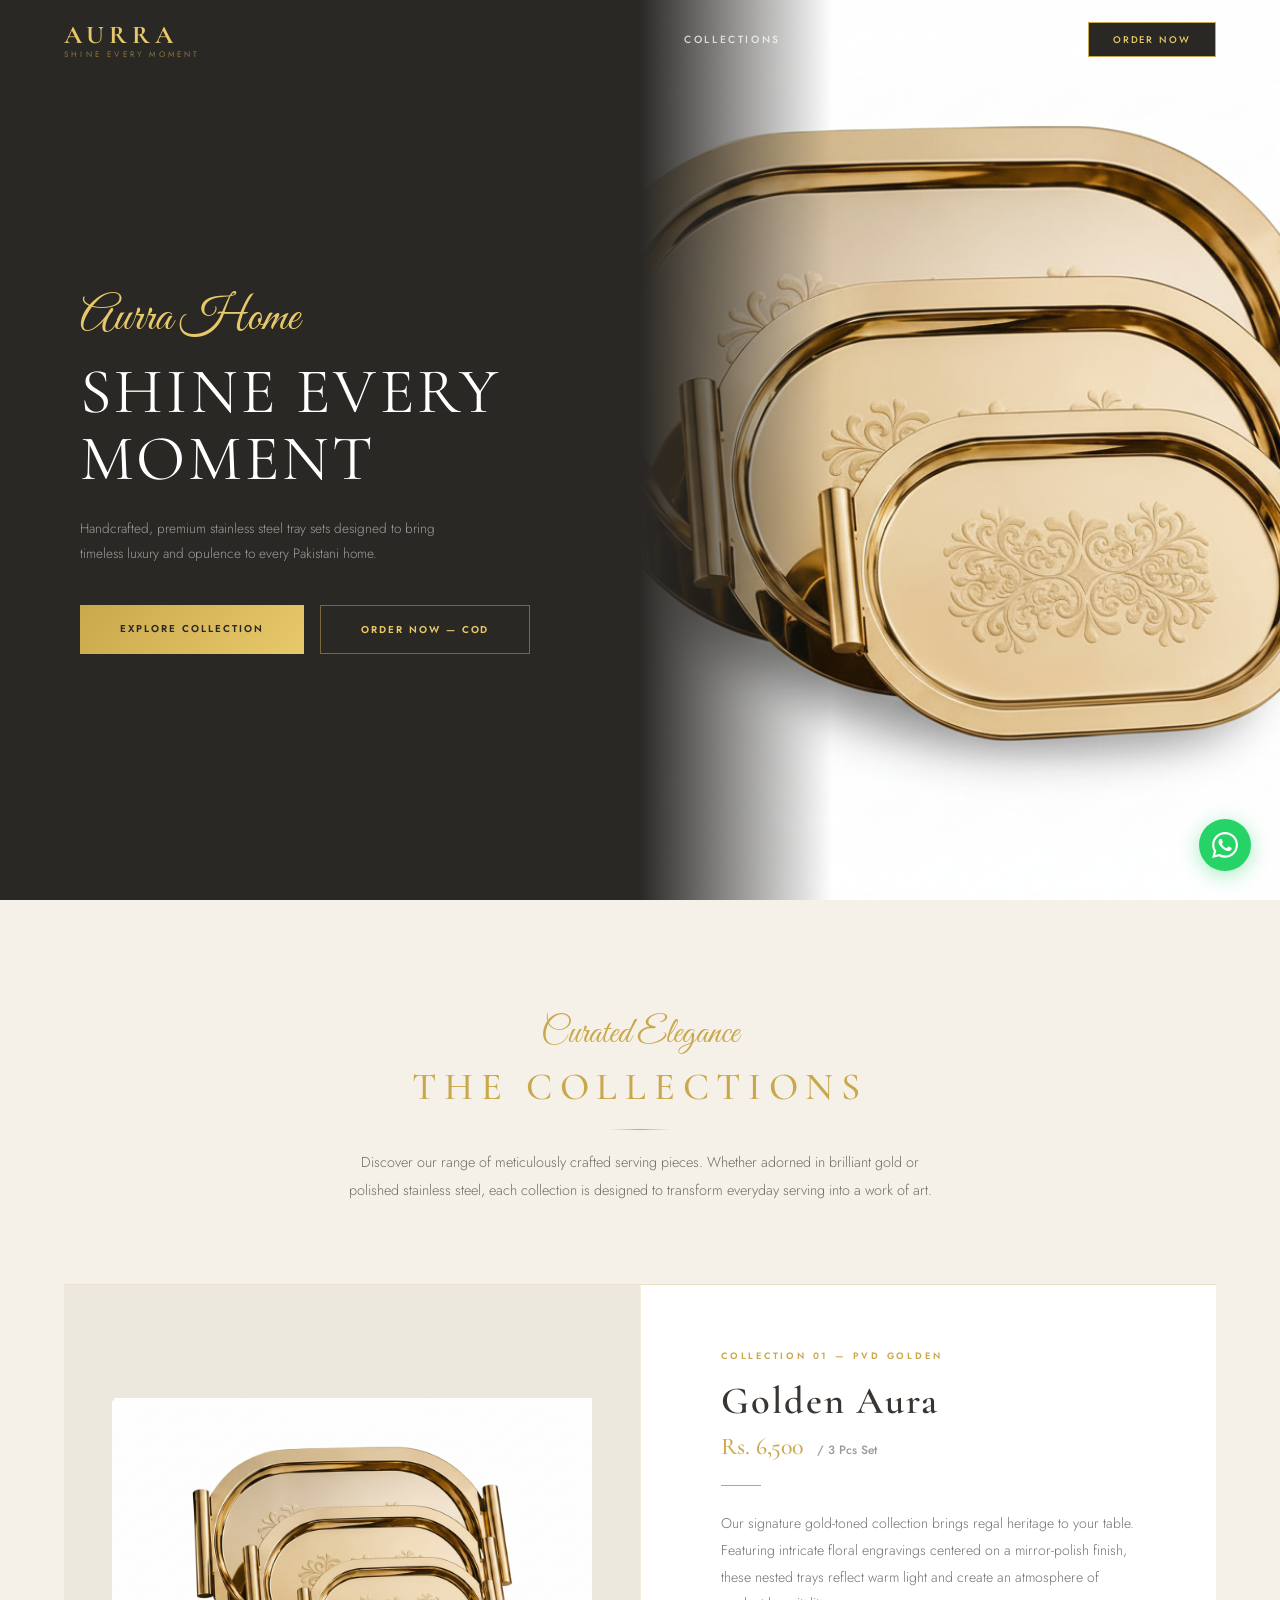
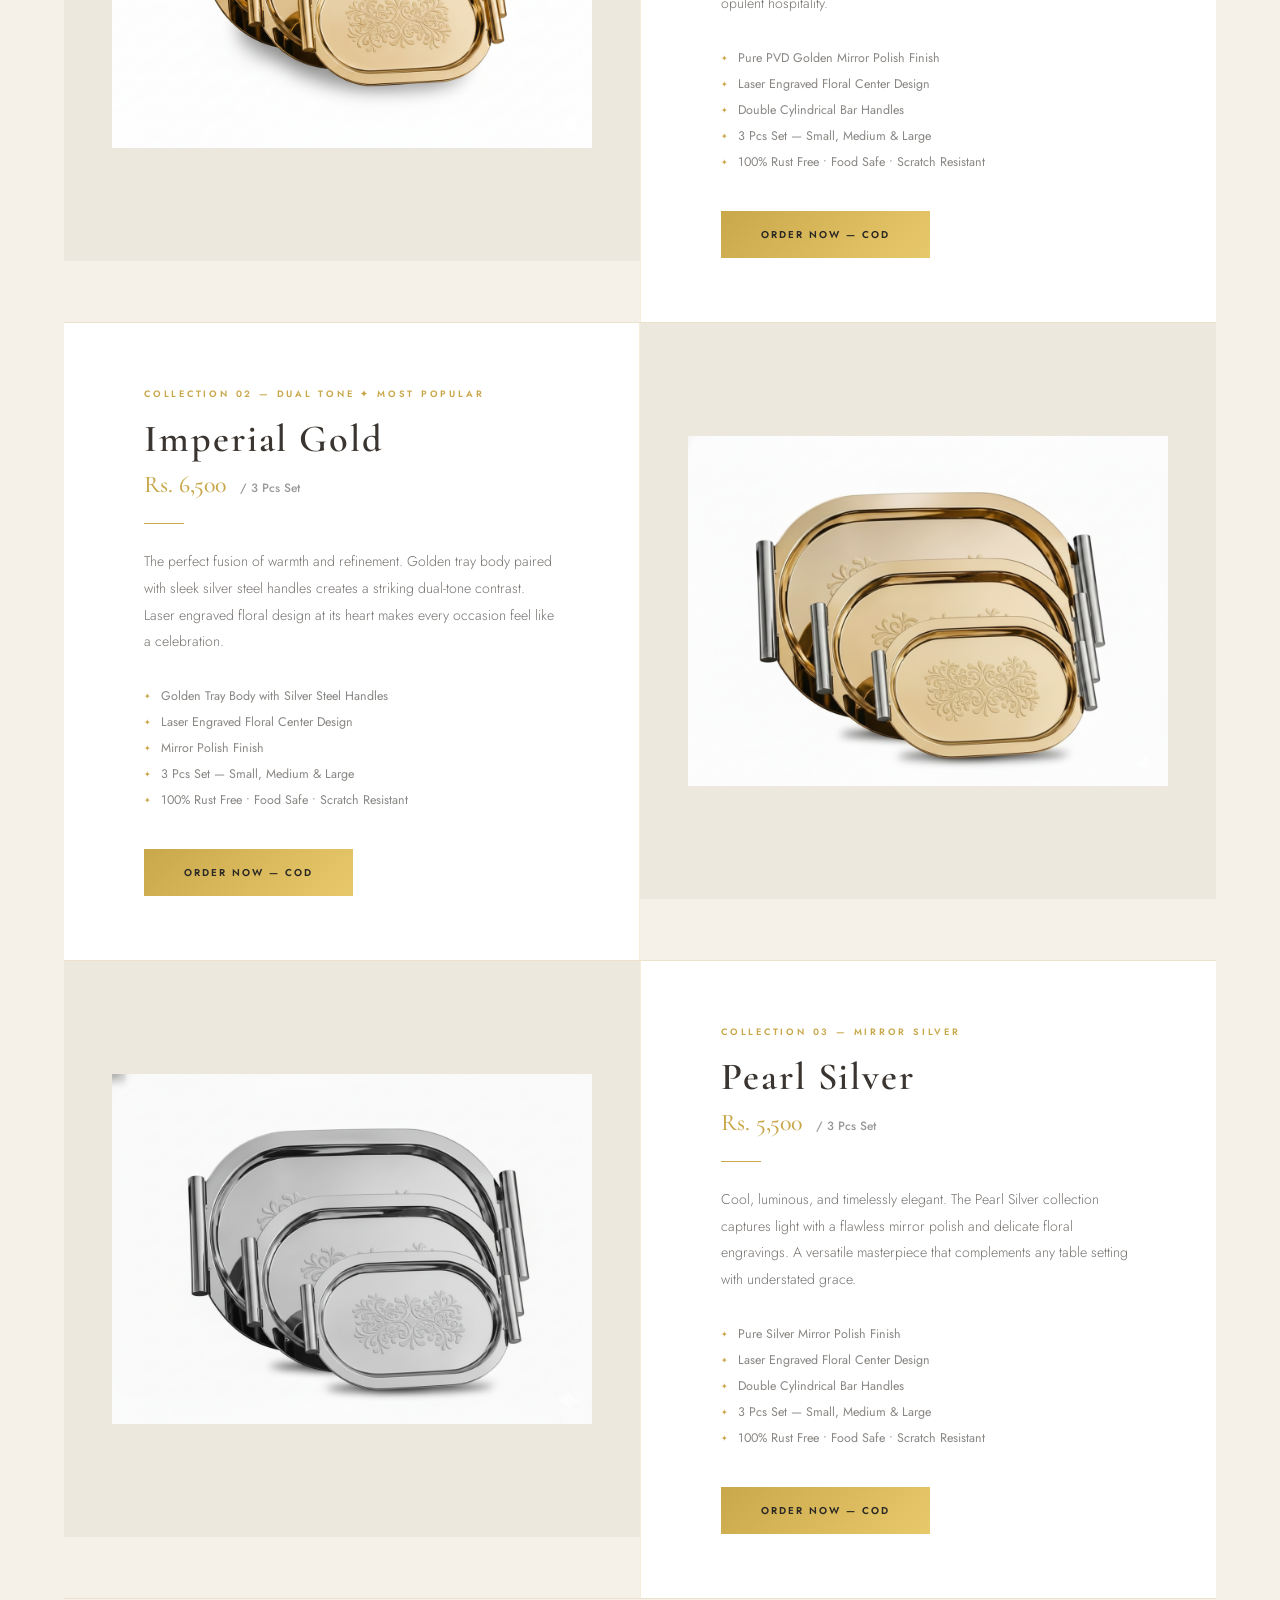
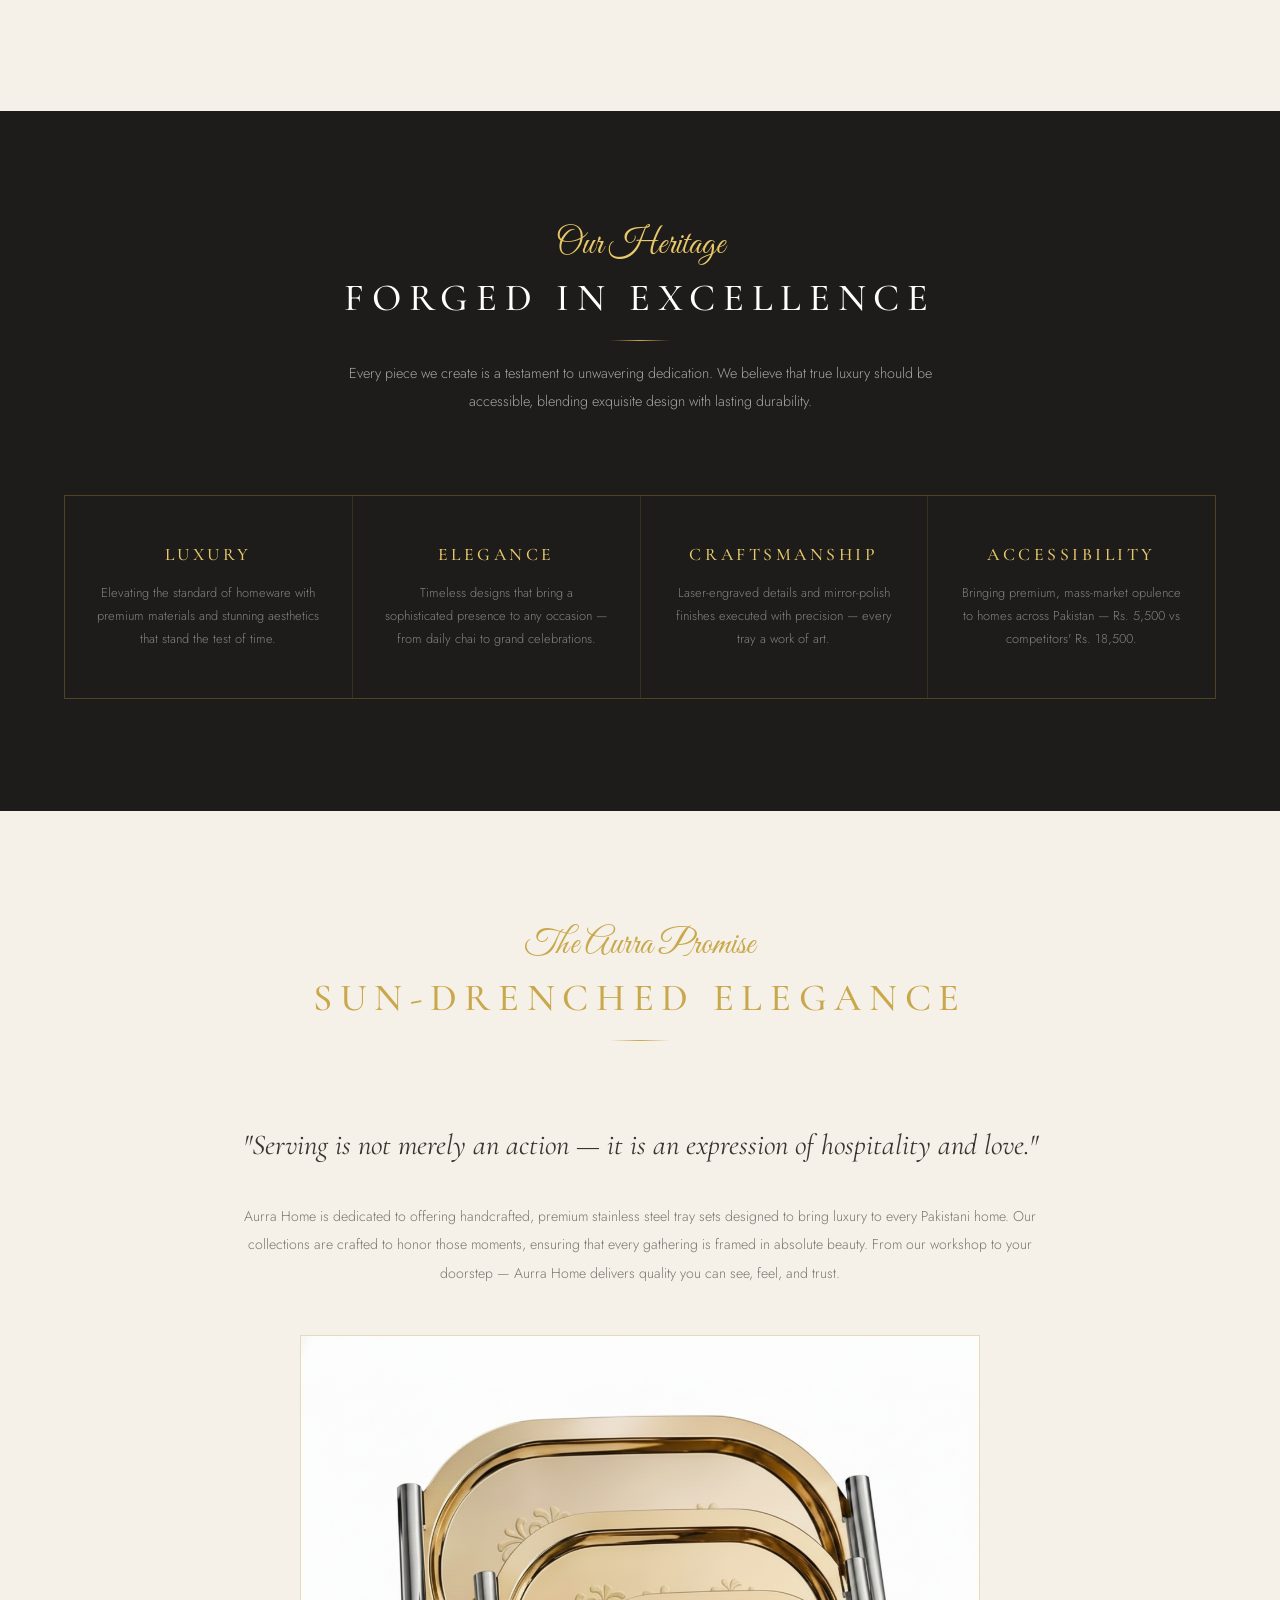
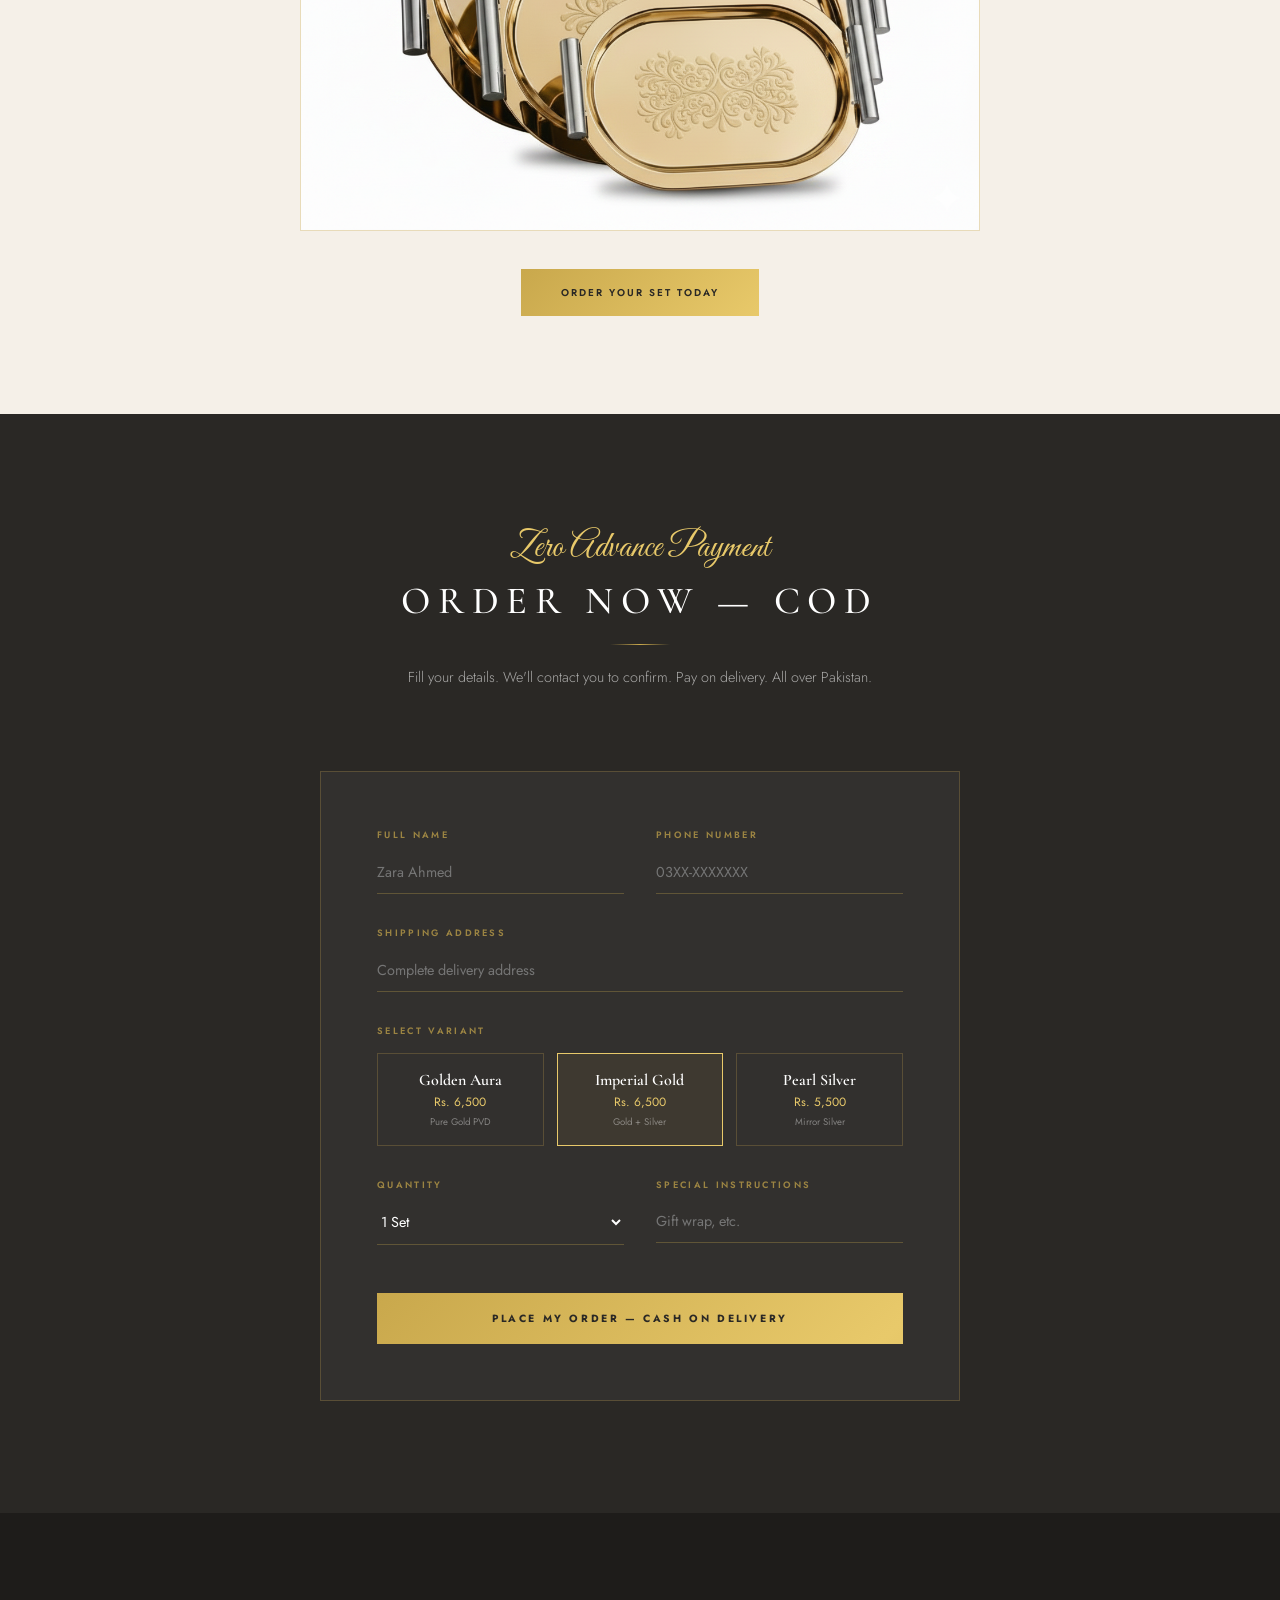
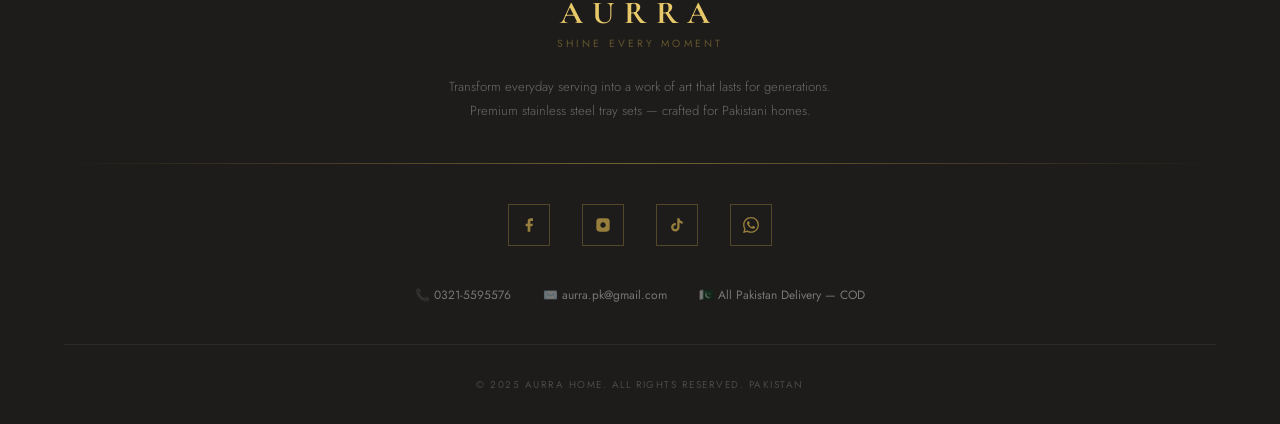
==== aurra2.html @ 31b017a7 "Add files via upload" ====
<!DOCTYPE html>
<html lang="en">
<head>
  <meta charset="UTF-8"/>
  <meta name="viewport" content="width=device-width, initial-scale=1.0"/>
  <title>Aurra Home — Shine Every Moment</title>
  <meta name="description" content="Aurra Home — Premium stainless steel tray sets. PVD golden coating, mirror silver polish, laser engraved. COD all over Pakistan."/>
  <link rel="preconnect" href="https://fonts.googleapis.com"/>
  <link href="https://fonts.googleapis.com/css2?family=Cormorant+Garamond:ital,wght@0,400;0,500;0,600;0,700;1,400;1,600&family=Great+Vibes&family=Jost:wght@300;400;500;600&display=swap" rel="stylesheet"/>
  <style>
    :root {
      --dark:    #2a2825;
      --darker:  #1e1c1a;
      --cream:   #f5f0e8;
      --cream2:  #ede8de;
      --gold:    #c9a84c;
      --gold2:   #e8c96a;
      --gold3:   #f0d88a;
      --white:   #ffffff;
      --text:    #3a3530;
    }
    *, *::before, *::after { box-sizing: border-box; margin: 0; padding: 0; }
    html { scroll-behavior: smooth; }
    body { font-family: 'Jost', sans-serif; background: var(--cream); color: var(--text); overflow-x: hidden; }

    /* ── Scrollbar ── */
    ::-webkit-scrollbar { width: 3px; }
    ::-webkit-scrollbar-thumb { background: var(--gold); }

    /* ══════════════════════
       NAVBAR
    ══════════════════════ */
    nav {
      position: fixed; top: 0; left: 0; right: 0; z-index: 1000;
      display: flex; align-items: center; justify-content: space-between;
      padding: 1.2rem 4rem;
      transition: all 0.4s ease;
    }
    nav.scrolled {
      background: rgba(42,40,37,0.97);
      backdrop-filter: blur(20px);
      padding: 0.8rem 4rem;
      border-bottom: 1px solid rgba(201,168,76,0.2);
    }
    .nav-logo {
      font-family: 'Cormorant Garamond', serif;
      font-size: 1.6rem; font-weight: 700;
      color: var(--gold2); letter-spacing: 0.2em;
      text-decoration: none;
    }
    .nav-logo span {
      display: block; font-family: 'Jost', sans-serif;
      font-size: 0.5rem; letter-spacing: 0.4em;
      color: rgba(201,168,76,0.6); font-weight: 400;
      text-transform: uppercase; margin-top: -2px;
    }
    .nav-links { display: flex; align-items: center; gap: 3rem; }
    .nav-links a {
      font-size: 0.65rem; letter-spacing: 0.25em; text-transform: uppercase;
      color: rgba(255,255,255,0.75); text-decoration: none;
      transition: color 0.3s; font-weight: 500;
    }
    .nav-links a:hover { color: var(--gold2); }
    .nav-cta {
      background: var(--dark); border: 1px solid var(--gold);
      color: var(--gold2) !important; padding: 0.6rem 1.5rem;
      font-size: 0.6rem !important; letter-spacing: 0.2em !important;
    }
    .nav-cta:hover { background: var(--gold) !important; color: var(--dark) !important; }
    .nav-hamburger { display: none; flex-direction: column; gap: 5px; cursor: pointer; }
    .nav-hamburger span { width: 24px; height: 1px; background: var(--gold2); display: block; }
    @media (max-width: 768px) {
      nav { padding: 1rem 1.5rem; }
      nav.scrolled { padding: 0.8rem 1.5rem; }
      .nav-links { display: none; }
      .nav-hamburger { display: flex; }
    }

    /* Mobile Menu */
    #mobileMenu {
      display: none; position: fixed; inset: 0;
      background: var(--darker); z-index: 999;
      flex-direction: column; align-items: center; justify-content: center; gap: 2.5rem;
    }
    #mobileMenu.open { display: flex; }
    #mobileMenu a {
      font-family: 'Cormorant Garamond', serif; font-size: 2rem;
      color: var(--cream); text-decoration: none; letter-spacing: 0.1em;
    }
    #mobileMenu a:hover { color: var(--gold2); }
    .menu-close {
      position: absolute; top: 1.5rem; right: 1.5rem;
      font-size: 1.5rem; color: var(--gold2); cursor: pointer; background: none; border: none;
    }

    /* ══════════════════════
       HERO
    ══════════════════════ */
    #hero {
      min-height: 100vh; display: grid;
      grid-template-columns: 1fr 1fr;
      background: var(--dark);
    }
    .hero-left {
      display: flex; flex-direction: column; justify-content: center;
      padding: 8rem 5rem 5rem;
    }
    .hero-script {
      font-family: 'Great Vibes', cursive;
      font-size: 3rem; color: var(--gold2);
      margin-bottom: 1rem; line-height: 1;
    }
    .hero-title {
      font-family: 'Cormorant Garamond', serif;
      font-size: clamp(3rem, 5vw, 5rem);
      font-weight: 400; color: var(--white);
      line-height: 1.05; letter-spacing: 0.05em;
      text-transform: uppercase; margin-bottom: 1.5rem;
    }
    .hero-sub {
      font-size: 0.85rem; color: rgba(255,255,255,0.55);
      line-height: 1.8; max-width: 380px; font-weight: 300;
      margin-bottom: 2.5rem;
    }
    .hero-btns { display: flex; gap: 1rem; flex-wrap: wrap; }
    .btn-primary {
      background: linear-gradient(135deg, var(--gold), var(--gold2));
      color: var(--dark); font-size: 0.62rem; font-weight: 600;
      letter-spacing: 0.2em; text-transform: uppercase;
      padding: 1rem 2.5rem; text-decoration: none;
      transition: all 0.3s; border: none; cursor: pointer;
    }
    .btn-primary:hover { transform: translateY(-2px); box-shadow: 0 8px 24px rgba(201,168,76,0.4); }
    .btn-secondary {
      background: transparent; border: 1px solid rgba(201,168,76,0.5);
      color: var(--gold2); font-size: 0.62rem; font-weight: 600;
      letter-spacing: 0.2em; text-transform: uppercase;
      padding: 1rem 2.5rem; text-decoration: none; transition: all 0.3s;
    }
    .btn-secondary:hover { border-color: var(--gold2); background: rgba(201,168,76,0.08); }
    .hero-right {
      position: relative; overflow: hidden;
    }
    .hero-right img {
      width: 100%; height: 100%; object-fit: cover;
      object-position: center top;
    }
    .hero-right::after {
      content: ''; position: absolute; inset: 0;
      background: linear-gradient(to right, var(--dark) 0%, transparent 30%);
    }
    @media (max-width: 768px) {
      #hero { grid-template-columns: 1fr; min-height: auto; }
      .hero-left { padding: 7rem 1.5rem 3rem; order: 2; }
      .hero-right { height: 60vw; order: 1; }
      .hero-right::after { background: linear-gradient(to bottom, transparent 60%, var(--dark)); }
      .hero-title { font-size: 2.8rem; }
    }

    /* ══════════════════════
       SECTION HEADS
    ══════════════════════ */
    .sec-head { text-align: center; margin-bottom: 5rem; }
    .sec-script {
      font-family: 'Great Vibes', cursive;
      font-size: 2.2rem; color: var(--gold);
      display: block; margin-bottom: 0.5rem;
    }
    .sec-title {
      font-family: 'Cormorant Garamond', serif;
      font-size: clamp(1.8rem, 3vw, 2.8rem);
      font-weight: 500; letter-spacing: 0.2em;
      text-transform: uppercase; color: var(--gold);
    }
    .sec-title.light { color: var(--white); }
    .sec-desc {
      font-size: 0.9rem; color: rgba(58,53,48,0.7);
      line-height: 1.9; max-width: 600px; margin: 1.2rem auto 0;
      font-weight: 300;
    }
    .sec-desc.light { color: rgba(255,255,255,0.6); }
    .gold-line {
      width: 60px; height: 1px;
      background: linear-gradient(90deg, transparent, var(--gold), transparent);
      margin: 1.2rem auto 0;
    }

    /* ══════════════════════
       COLLECTIONS
    ══════════════════════ */
    #collections { padding: 7rem 4rem; background: var(--cream); }
    @media (max-width: 768px) { #collections { padding: 5rem 1.5rem; } }

    /* Alternating layout */
    .product-row {
      display: grid; grid-template-columns: 1fr 1fr;
      gap: 0; margin-bottom: 0;
      border-top: 1px solid rgba(201,168,76,0.2);
    }
    .product-row:last-child { border-bottom: 1px solid rgba(201,168,76,0.2); }

    .product-img-side {
      position: relative; overflow: hidden;
      background: var(--cream2);
      aspect-ratio: 1;
    }
    .product-img-side img {
      width: 100%; height: 100%; object-fit: contain;
      padding: 3rem; transition: transform 0.8s ease;
    }
    .product-row:hover .product-img-side img { transform: scale(1.05); }

    .product-info-side {
      display: flex; flex-direction: column; justify-content: center;
      padding: 4rem 5rem; background: var(--white);
      border-left: 1px solid rgba(201,168,76,0.2);
    }
    .product-row.reverse .product-img-side { order: 2; }
    .product-row.reverse .product-info-side {
      order: 1; border-left: none;
      border-right: 1px solid rgba(201,168,76,0.2);
    }

    .prod-tag {
      font-size: 0.58rem; letter-spacing: 0.3em; text-transform: uppercase;
      color: var(--gold); font-weight: 600; margin-bottom: 1rem;
    }
    .prod-name {
      font-family: 'Cormorant Garamond', serif;
      font-size: clamp(2rem, 3vw, 3rem); font-weight: 600;
      color: var(--text); letter-spacing: 0.05em; margin-bottom: 0.5rem;
    }
    .prod-price {
      font-family: 'Cormorant Garamond', serif;
      font-size: 1.5rem; color: var(--gold); font-weight: 500;
      margin-bottom: 1.5rem;
    }
    .prod-price span { font-family: 'Jost', sans-serif; font-size: 0.75rem; color: #999; margin-left: 0.5rem; }
    .prod-divider { width: 40px; height: 1px; background: var(--gold); margin-bottom: 1.5rem; }
    .prod-desc {
      font-size: 0.88rem; color: rgba(58,53,48,0.7);
      line-height: 1.9; margin-bottom: 2rem; font-weight: 300;
    }
    .prod-features { list-style: none; margin-bottom: 2.5rem; display: flex; flex-direction: column; gap: 0.5rem; }
    .prod-features li {
      font-size: 0.78rem; color: rgba(58,53,48,0.6);
      display: flex; align-items: center; gap: 0.6rem; font-weight: 400;
    }
    .prod-features li::before { content: '✦'; color: var(--gold); font-size: 0.5rem; flex-shrink: 0; }

    @media (max-width: 768px) {
      .product-row { grid-template-columns: 1fr; }
      .product-row.reverse .product-img-side { order: 1; }
      .product-row.reverse .product-info-side { order: 2; border-right: none; border-top: 1px solid rgba(201,168,76,0.2); }
      .product-info-side { padding: 2.5rem 1.5rem; border-left: none; border-top: 1px solid rgba(201,168,76,0.2); }
    }

    /* ══════════════════════
       CRAFTSMANSHIP
    ══════════════════════ */
    #craftsmanship {
      padding: 7rem 4rem; background: var(--darker);
    }
    @media (max-width: 768px) { #craftsmanship { padding: 5rem 1.5rem; } }

    .values-grid {
      display: grid; grid-template-columns: repeat(4, 1fr);
      gap: 1px; background: rgba(201,168,76,0.15);
      border: 1px solid rgba(201,168,76,0.15);
      margin-top: 4rem;
    }
    @media (max-width: 768px) { .values-grid { grid-template-columns: repeat(2, 1fr); } }
    .value-card {
      background: var(--darker); padding: 3rem 2rem; text-align: center;
      transition: background 0.3s;
    }
    .value-card:hover { background: rgba(201,168,76,0.05); }
    .value-title {
      font-family: 'Cormorant Garamond', serif;
      font-size: 1.1rem; letter-spacing: 0.2em; text-transform: uppercase;
      color: var(--gold2); margin-bottom: 1rem; font-weight: 500;
    }
    .value-text { font-size: 0.8rem; color: rgba(255,255,255,0.45); line-height: 1.8; font-weight: 300; }

    /* ══════════════════════
       ABOUT / PROMISE
    ══════════════════════ */
    #about { padding: 7rem 4rem; background: var(--cream); }
    @media (max-width: 768px) { #about { padding: 5rem 1.5rem; } }
    .about-inner {
      max-width: 800px; margin: 0 auto; text-align: center;
    }
    .about-quote {
      font-family: 'Cormorant Garamond', serif;
      font-size: clamp(1.3rem, 2.5vw, 1.8rem);
      font-weight: 400; font-style: italic;
      color: var(--text); line-height: 1.7;
      margin-bottom: 2rem;
    }
    .about-text {
      font-size: 0.88rem; color: rgba(58,53,48,0.65);
      line-height: 2; font-weight: 300; margin-bottom: 3rem;
    }
    .about-img {
      width: 100%; max-width: 680px; margin: 0 auto 3rem;
      display: block; border: 1px solid rgba(201,168,76,0.3);
    }

    /* ══════════════════════
       ORDER SECTION
    ══════════════════════ */
    #order { padding: 7rem 4rem; background: var(--dark); }
    @media (max-width: 768px) { #order { padding: 5rem 1.5rem; } }
    .order-inner { max-width: 640px; margin: 0 auto; }
    .order-card {
      background: rgba(255,255,255,0.04);
      border: 1px solid rgba(201,168,76,0.25);
      padding: 3.5rem; margin-top: 3rem;
    }
    @media (max-width: 768px) { .order-card { padding: 2rem 1.5rem; } }
    .form-row-2 { display: grid; grid-template-columns: 1fr 1fr; gap: 2rem; }
    @media (max-width: 600px) { .form-row-2 { grid-template-columns: 1fr; gap: 1.5rem; } }
    .form-group { margin-bottom: 2rem; }
    .form-label {
      display: block; font-size: 0.58rem; letter-spacing: 0.25em;
      text-transform: uppercase; color: rgba(201,168,76,0.7);
      font-weight: 600; margin-bottom: 0.6rem;
    }
    .form-control {
      width: 100%; background: transparent;
      border: none; border-bottom: 1px solid rgba(201,168,76,0.3);
      padding: 0.7rem 0; color: var(--white);
      font-family: 'Jost', sans-serif; font-size: 0.9rem;
      outline: none; transition: border-color 0.3s;
    }
    .form-control:focus { border-bottom-color: var(--gold2); }
    .form-control option { background: var(--dark); color: var(--white); }
    .variant-grid { display: grid; grid-template-columns: repeat(3, 1fr); gap: 0.8rem; }
    @media (max-width: 480px) { .variant-grid { grid-template-columns: 1fr; } }
    .variant-opt input { display: none; }
    .variant-opt label {
      display: block; padding: 1rem 0.5rem; text-align: center;
      border: 1px solid rgba(201,168,76,0.25); cursor: pointer;
      transition: all 0.3s;
    }
    .variant-opt input:checked + label {
      border-color: var(--gold2); background: rgba(201,168,76,0.08);
    }
    .variant-opt label .vname {
      font-family: 'Cormorant Garamond', serif;
      font-size: 1rem; color: var(--white); display: block; font-weight: 600;
    }
    .variant-opt label .vprice {
      font-size: 0.75rem; color: var(--gold2); display: block; margin-top: 0.2rem;
    }
    .variant-opt label .vtype {
      font-size: 0.6rem; color: rgba(255,255,255,0.4); display: block; margin-top: 0.2rem;
    }
    .submit-btn {
      width: 100%; padding: 1.1rem;
      background: linear-gradient(135deg, var(--gold) 0%, var(--gold2) 50%, var(--gold) 100%);
      background-size: 200%;
      color: var(--dark); font-family: 'Jost', sans-serif;
      font-size: 0.65rem; font-weight: 700; letter-spacing: 0.25em;
      text-transform: uppercase; border: none; cursor: pointer;
      transition: all 0.4s; margin-top: 1rem;
    }
    .submit-btn:hover { background-position: 100%; box-shadow: 0 8px 24px rgba(201,168,76,0.35); }
    .submit-btn:disabled { opacity: 0.6; }
    #orderSuccess {
      display: none; margin-top: 1.5rem; padding: 1.2rem;
      border: 1px solid rgba(39,174,96,0.4); background: rgba(39,174,96,0.06);
      text-align: center;
    }
    #orderSuccess p { color: #4ade80; font-size: 0.85rem; }

    /* ══════════════════════
       FOOTER
    ══════════════════════ */
    footer { background: var(--darker); padding: 5rem 4rem 2rem; }
    @media (max-width: 768px) { footer { padding: 4rem 1.5rem 2rem; } }
    .footer-inner { text-align: center; }
    .footer-logo-img {
      width: 80px; height: 80px; object-fit: contain;
      margin: 0 auto 1.5rem; display: block;
      filter: brightness(1.1);
    }
    .footer-brand {
      font-family: 'Cormorant Garamond', serif;
      font-size: 2rem; font-weight: 700;
      color: var(--gold2); letter-spacing: 0.3em;
      margin-bottom: 0.3rem;
    }
    .footer-tagline {
      font-size: 0.65rem; letter-spacing: 0.3em;
      text-transform: uppercase; color: rgba(201,168,76,0.4);
      margin-bottom: 1.5rem;
    }
    .footer-desc {
      font-size: 0.82rem; color: rgba(255,255,255,0.35);
      max-width: 400px; margin: 0 auto 2.5rem; line-height: 1.8; font-weight: 300;
    }
    .gold-separator {
      width: 100%; height: 1px;
      background: linear-gradient(90deg, transparent, rgba(201,168,76,0.5), transparent);
      margin-bottom: 2.5rem;
    }
    .footer-socials { display: flex; justify-content: center; gap: 2rem; margin-bottom: 2.5rem; }
    .footer-socials a {
      width: 42px; height: 42px; border: 1px solid rgba(201,168,76,0.3);
      display: flex; align-items: center; justify-content: center;
      color: rgba(201,168,76,0.7); font-size: 1rem; text-decoration: none;
      transition: all 0.3s;
    }
    .footer-socials a:hover { border-color: var(--gold2); color: var(--gold2); background: rgba(201,168,76,0.08); }
    .footer-contact {
      display: flex; justify-content: center; gap: 2rem; flex-wrap: wrap;
      margin-bottom: 2.5rem;
    }
    .footer-contact a {
      font-size: 0.75rem; color: rgba(255,255,255,0.4);
      text-decoration: none; transition: color 0.3s;
      display: flex; align-items: center; gap: 0.5rem;
    }
    .footer-contact a:hover { color: var(--gold2); }
    .footer-copy {
      font-size: 0.62rem; letter-spacing: 0.15em; text-transform: uppercase;
      color: rgba(255,255,255,0.2); padding-top: 2rem;
      border-top: 1px solid rgba(255,255,255,0.06);
    }

    /* ══════════════════════
       WHATSAPP FLOAT
    ══════════════════════ */
    #wa-float {
      position: fixed; bottom: 1.8rem; right: 1.8rem; z-index: 999;
      width: 52px; height: 52px; background: #25D366; border-radius: 50%;
      display: flex; align-items: center; justify-content: center;
      box-shadow: 0 4px 20px rgba(37,211,102,0.4); text-decoration: none;
      transition: transform 0.3s; animation: wapulse 3s ease-in-out infinite;
    }
    @keyframes wapulse {
      0%,100% { box-shadow: 0 4px 20px rgba(37,211,102,0.4); }
      50% { box-shadow: 0 4px 30px rgba(37,211,102,0.7), 0 0 0 8px rgba(37,211,102,0.1); }
    }
    #wa-float:hover { transform: scale(1.1); }
    #wa-float svg { width: 26px; height: 26px; fill: #fff; }

    /* ══════════════════════
       FADE ANIMATIONS
    ══════════════════════ */
    .fade-in {
      opacity: 0; transform: translateY(30px);
      transition: opacity 0.9s ease, transform 0.9s ease;
    }
    .fade-in.visible { opacity: 1; transform: none; }
    .fade-in:nth-child(2) { transition-delay: 0.1s; }
    .fade-in:nth-child(3) { transition-delay: 0.2s; }
    .fade-in:nth-child(4) { transition-delay: 0.3s; }
  </style>
</head>
<body>

<!-- WhatsApp Float -->
<a id="wa-float" href="https://wa.me/923215595576" target="_blank" aria-label="WhatsApp">
  <svg viewBox="0 0 24 24"><path d="M17.472 14.382c-.297-.149-1.758-.867-2.03-.967-.273-.099-.471-.148-.67.15-.197.297-.767.966-.94 1.164-.173.199-.347.223-.644.075-.297-.15-1.255-.463-2.39-1.475-.883-.788-1.48-1.761-1.653-2.059-.173-.297-.018-.458.13-.606.134-.133.298-.347.446-.52.149-.174.198-.298.298-.497.099-.198.05-.371-.025-.52-.075-.149-.669-1.612-.916-2.207-.242-.579-.487-.5-.669-.51-.173-.008-.371-.01-.57-.01-.198 0-.52.074-.792.372-.272.297-1.04 1.016-1.04 2.479 0 1.462 1.065 2.875 1.213 3.074.149.198 2.096 3.2 5.077 4.487.709.306 1.262.489 1.694.625.712.227 1.36.195 1.871.118.571-.085 1.758-.719 2.006-1.413.248-.694.248-1.289.173-1.413-.074-.124-.272-.198-.57-.347m-5.421 7.403h-.004a9.87 9.87 0 01-5.031-1.378l-.361-.214-3.741.982.998-3.648-.235-.374a9.86 9.86 0 01-1.51-5.26c.001-5.45 4.436-9.884 9.888-9.884 2.64 0 5.122 1.03 6.988 2.898a9.825 9.825 0 012.893 6.994c-.003 5.45-4.437 9.884-9.885 9.884m8.413-18.297A11.815 11.815 0 0012.05 0C5.495 0 .16 5.335.157 11.892c0 2.096.547 4.142 1.588 5.945L.057 24l6.305-1.654a11.882 11.882 0 005.683 1.448h.005c6.554 0 11.89-5.335 11.893-11.893a11.821 11.821 0 00-3.48-8.413z"/></svg>
</a>

<!-- Mobile Menu -->
<div id="mobileMenu">
  <button class="menu-close" onclick="closeMobileMenu()">✕</button>
  <a href="#hero" onclick="closeMobileMenu()">Home</a>
  <a href="#collections" onclick="closeMobileMenu()">Collections</a>
  <a href="#craftsmanship" onclick="closeMobileMenu()">Craftsmanship</a>
  <a href="#about" onclick="closeMobileMenu()">About</a>
  <a href="#order" onclick="closeMobileMenu()" style="color:var(--gold2);">Order Now</a>
</div>

<!-- ════ NAVBAR ════ -->
<nav id="navbar">
  <a href="#hero" class="nav-logo">AURRA <span>Shine Every Moment</span></a>
  <div class="nav-links">
    <a href="#collections">Collections</a>
    <a href="#craftsmanship">Craftsmanship</a>
    <a href="#about">About</a>
    <a href="#order" class="nav-cta">Order Now</a>
  </div>
  <div class="nav-hamburger" onclick="openMobileMenu()">
    <span></span><span></span><span></span>
  </div>
</nav>

<!-- ════ HERO ════ -->
<section id="hero">
  <div class="hero-left">
    <div class="hero-script">Aurra Home</div>
    <h1 class="hero-title">Shine Every<br/>Moment</h1>
    <p class="hero-sub">Handcrafted, premium stainless steel tray sets designed to bring timeless luxury and opulence to every Pakistani home.</p>
    <div class="hero-btns">
      <a href="#collections" class="btn-primary">Explore Collection</a>
      <a href="#order" class="btn-secondary">Order Now — COD</a>
    </div>
  </div>
  <div class="hero-right">
    <img src="Golden_Aura.png" alt="Aurra Golden Aura Tray"/>
  </div>
</section>

<!-- ════ COLLECTIONS ════ -->
<section id="collections">
  <div class="sec-head fade-in">
    <span class="sec-script">Curated Elegance</span>
    <h2 class="sec-title">The Collections</h2>
    <div class="gold-line"></div>
    <p class="sec-desc">Discover our range of meticulously crafted serving pieces. Whether adorned in brilliant gold or polished stainless steel, each collection is designed to transform everyday serving into a work of art.</p>
  </div>

  <!-- Golden Aura -->
  <div class="product-row fade-in">
    <div class="product-img-side">
      <img src="Golden_Aura.png" alt="Golden Aura"/>
    </div>
    <div class="product-info-side">
      <p class="prod-tag">Collection 01 — PVD Golden</p>
      <h3 class="prod-name">Golden Aura</h3>
      <div class="prod-price">Rs. 6,500 <span>/ 3 Pcs Set</span></div>
      <div class="prod-divider"></div>
      <p class="prod-desc">Our signature gold-toned collection brings regal heritage to your table. Featuring intricate floral engravings centered on a mirror-polish finish, these nested trays reflect warm light and create an atmosphere of opulent hospitality.</p>
      <ul class="prod-features">
        <li>Pure PVD Golden Mirror Polish Finish</li>
        <li>Laser Engraved Floral Center Design</li>
        <li>Double Cylindrical Bar Handles</li>
        <li>3 Pcs Set — Small, Medium & Large</li>
        <li>100% Rust Free • Food Safe • Scratch Resistant</li>
      </ul>
      <a href="#order" class="btn-primary" style="align-self:flex-start;">Order Now — COD</a>
    </div>
  </div>

  <!-- Imperial Gold -->
  <div class="product-row reverse fade-in">
    <div class="product-img-side">
      <img src="Imperial_Gold.png" alt="Imperial Gold"/>
    </div>
    <div class="product-info-side">
      <p class="prod-tag">Collection 02 — Dual Tone ✦ Most Popular</p>
      <h3 class="prod-name">Imperial Gold</h3>
      <div class="prod-price">Rs. 6,500 <span>/ 3 Pcs Set</span></div>
      <div class="prod-divider"></div>
      <p class="prod-desc">The perfect fusion of warmth and refinement. Golden tray body paired with sleek silver steel handles creates a striking dual-tone contrast. Laser engraved floral design at its heart makes every occasion feel like a celebration.</p>
      <ul class="prod-features">
        <li>Golden Tray Body with Silver Steel Handles</li>
        <li>Laser Engraved Floral Center Design</li>
        <li>Mirror Polish Finish</li>
        <li>3 Pcs Set — Small, Medium & Large</li>
        <li>100% Rust Free • Food Safe • Scratch Resistant</li>
      </ul>
      <a href="#order" class="btn-primary" style="align-self:flex-start;">Order Now — COD</a>
    </div>
  </div>

  <!-- Pearl Silver -->
  <div class="product-row fade-in">
    <div class="product-img-side">
      <img src="Pearl_Silver.png" alt="Pearl Silver"/>
    </div>
    <div class="product-info-side">
      <p class="prod-tag">Collection 03 — Mirror Silver</p>
      <h3 class="prod-name">Pearl Silver</h3>
      <div class="prod-price">Rs. 5,500 <span>/ 3 Pcs Set</span></div>
      <div class="prod-divider"></div>
      <p class="prod-desc">Cool, luminous, and timelessly elegant. The Pearl Silver collection captures light with a flawless mirror polish and delicate floral engravings. A versatile masterpiece that complements any table setting with understated grace.</p>
      <ul class="prod-features">
        <li>Pure Silver Mirror Polish Finish</li>
        <li>Laser Engraved Floral Center Design</li>
        <li>Double Cylindrical Bar Handles</li>
        <li>3 Pcs Set — Small, Medium & Large</li>
        <li>100% Rust Free • Food Safe • Scratch Resistant</li>
      </ul>
      <a href="#order" class="btn-primary" style="align-self:flex-start;">Order Now — COD</a>
    </div>
  </div>
</section>

<!-- ════ CRAFTSMANSHIP ════ -->
<section id="craftsmanship">
  <div class="sec-head fade-in">
    <span class="sec-script" style="color:var(--gold2);">Our Heritage</span>
    <h2 class="sec-title light">Forged in Excellence</h2>
    <div class="gold-line"></div>
    <p class="sec-desc light">Every piece we create is a testament to unwavering dedication. We believe that true luxury should be accessible, blending exquisite design with lasting durability.</p>
  </div>
  <div class="values-grid">
    <div class="value-card fade-in">
      <div class="value-title">Luxury</div>
      <p class="value-text">Elevating the standard of homeware with premium materials and stunning aesthetics that stand the test of time.</p>
    </div>
    <div class="value-card fade-in">
      <div class="value-title">Elegance</div>
      <p class="value-text">Timeless designs that bring a sophisticated presence to any occasion — from daily chai to grand celebrations.</p>
    </div>
    <div class="value-card fade-in">
      <div class="value-title">Craftsmanship</div>
      <p class="value-text">Laser-engraved details and mirror-polish finishes executed with precision — every tray a work of art.</p>
    </div>
    <div class="value-card fade-in">
      <div class="value-title">Accessibility</div>
      <p class="value-text">Bringing premium, mass-market opulence to homes across Pakistan — Rs. 5,500 vs competitors' Rs. 18,500.</p>
    </div>
  </div>
</section>

<!-- ════ ABOUT ════ -->
<section id="about">
  <div class="about-inner">
    <div class="sec-head fade-in">
      <span class="sec-script">The Aurra Promise</span>
      <h2 class="sec-title">Sun-Drenched Elegance</h2>
      <div class="gold-line"></div>
    </div>
    <p class="about-quote fade-in">"Serving is not merely an action — it is an expression of hospitality and love."</p>
    <p class="about-text fade-in">Aurra Home is dedicated to offering handcrafted, premium stainless steel tray sets designed to bring luxury to every Pakistani home. Our collections are crafted to honor those moments, ensuring that every gathering is framed in absolute beauty. From our workshop to your doorstep — Aurra Home delivers quality you can see, feel, and trust.</p>
    <img src="Imperial_Gold.png" alt="Aurra Tray" class="about-img fade-in"/>
    <a href="#order" class="btn-primary fade-in">Order Your Set Today</a>
  </div>
</section>

<!-- ════ ORDER ════ -->
<section id="order">
  <div class="order-inner">
    <div class="sec-head fade-in">
      <span class="sec-script" style="color:var(--gold2);">Zero Advance Payment</span>
      <h2 class="sec-title light">Order Now — COD</h2>
      <div class="gold-line"></div>
      <p class="sec-desc light">Fill your details. We'll contact you to confirm. Pay on delivery. All over Pakistan.</p>
    </div>
    <div class="order-card fade-in">
      <form id="orderForm">
        <div class="form-row-2">
          <div class="form-group">
            <label class="form-label">Full Name</label>
            <input type="text" id="fname" class="form-control" placeholder="Zara Ahmed" required/>
          </div>
          <div class="form-group">
            <label class="form-label">Phone Number</label>
            <input type="tel" id="fphone" class="form-control" placeholder="03XX-XXXXXXX" required/>
          </div>
        </div>
        <div class="form-group">
          <label class="form-label">Shipping Address</label>
          <input type="text" id="faddress" class="form-control" placeholder="Complete delivery address" required/>
        </div>
        <div class="form-group">
          <label class="form-label" style="margin-bottom:1rem; display:block;">Select Variant</label>
          <div class="variant-grid">
            <div class="variant-opt">
              <input type="radio" name="variant" id="v1" value="Golden Aura — Rs. 6,500"/>
              <label for="v1">
                <span class="vname">Golden Aura</span>
                <span class="vprice">Rs. 6,500</span>
                <span class="vtype">Pure Gold PVD</span>
              </label>
            </div>
            <div class="variant-opt">
              <input type="radio" name="variant" id="v2" value="Imperial Gold — Rs. 6,500" checked/>
              <label for="v2">
                <span class="vname">Imperial Gold</span>
                <span class="vprice">Rs. 6,500</span>
                <span class="vtype">Gold + Silver</span>
              </label>
            </div>
            <div class="variant-opt">
              <input type="radio" name="variant" id="v3" value="Pearl Silver — Rs. 5,500"/>
              <label for="v3">
                <span class="vname">Pearl Silver</span>
                <span class="vprice">Rs. 5,500</span>
                <span class="vtype">Mirror Silver</span>
              </label>
            </div>
          </div>
        </div>
        <div class="form-row-2">
          <div class="form-group">
            <label class="form-label">Quantity</label>
            <select id="fqty" class="form-control">
              <option value="1">1 Set</option>
              <option value="2">2 Sets</option>
              <option value="3">3 Sets</option>
            </select>
          </div>
          <div class="form-group">
            <label class="form-label">Special Instructions</label>
            <input type="text" id="fnotes" class="form-control" placeholder="Gift wrap, etc."/>
          </div>
        </div>
        <button type="submit" class="submit-btn" id="submitBtn">
          Place My Order — Cash on Delivery
        </button>
        <div id="orderSuccess">
          <p id="successText"></p>
          <p style="margin-top:0.5rem; opacity:0.7; font-size:0.78rem;">Opening WhatsApp to confirm your order...</p>
        </div>
      </form>
    </div>
  </div>
</section>

<!-- ════ FOOTER ════ -->
<footer>
  <div class="footer-inner">
    <div class="footer-brand">AURRA</div>
    <div class="footer-tagline">Shine Every Moment</div>
    <p class="footer-desc">Transform everyday serving into a work of art that lasts for generations. Premium stainless steel tray sets — crafted for Pakistani homes.</p>
    <div class="gold-separator"></div>
    <div class="footer-socials">
      <a href="https://facebook.com/aurra.store.pk" target="_blank" title="Facebook">
        <svg width="16" height="16" viewBox="0 0 24 24" fill="currentColor"><path d="M18 2h-3a5 5 0 0 0-5 5v3H7v4h3v8h4v-8h3l1-4h-4V7a1 1 0 0 1 1-1h3z"/></svg>
      </a>
      <a href="https://instagram.com/aurra.store.pk" target="_blank" title="Instagram">
        <svg width="16" height="16" viewBox="0 0 24 24" fill="currentColor"><rect x="2" y="2" width="20" height="20" rx="5" ry="5"/><path d="M16 11.37A4 4 0 1 1 12.63 8 4 4 0 0 1 16 11.37z" fill="var(--darker)"/><line x1="17.5" y1="6.5" x2="17.51" y2="6.5" stroke="var(--darker)" stroke-width="2"/></svg>
      </a>
      <a href="https://tiktok.com/@aurra_pk" target="_blank" title="TikTok">
        <svg width="16" height="16" viewBox="0 0 24 24" fill="currentColor"><path d="M19.59 6.69a4.83 4.83 0 0 1-3.77-4.25V2h-3.45v13.67a2.89 2.89 0 0 1-2.88 2.5 2.89 2.89 0 0 1-2.89-2.89 2.89 2.89 0 0 1 2.89-2.89c.28 0 .54.04.79.1V9.01a6.33 6.33 0 0 0-.79-.05 6.34 6.34 0 0 0-6.34 6.34 6.34 6.34 0 0 0 6.34 6.34 6.34 6.34 0 0 0 6.33-6.34V8.69a8.18 8.18 0 0 0 4.78 1.52V6.76a4.85 4.85 0 0 1-1.01-.07z"/></svg>
      </a>
      <a href="https://wa.me/923215595576" target="_blank" title="WhatsApp">
        <svg width="16" height="16" viewBox="0 0 24 24" fill="currentColor"><path d="M17.472 14.382c-.297-.149-1.758-.867-2.03-.967-.273-.099-.471-.148-.67.15-.197.297-.767.966-.94 1.164-.173.199-.347.223-.644.075-.297-.15-1.255-.463-2.39-1.475-.883-.788-1.48-1.761-1.653-2.059-.173-.297-.018-.458.13-.606.134-.133.298-.347.446-.52.149-.174.198-.298.298-.497.099-.198.05-.371-.025-.52-.075-.149-.669-1.612-.916-2.207-.242-.579-.487-.5-.669-.51-.173-.008-.371-.01-.57-.01-.198 0-.52.074-.792.372-.272.297-1.04 1.016-1.04 2.479 0 1.462 1.065 2.875 1.213 3.074.149.198 2.096 3.2 5.077 4.487.709.306 1.262.489 1.694.625.712.227 1.36.195 1.871.118.571-.085 1.758-.719 2.006-1.413.248-.694.248-1.289.173-1.413-.074-.124-.272-.198-.57-.347m-5.421 7.403h-.004a9.87 9.87 0 01-5.031-1.378l-.361-.214-3.741.982.998-3.648-.235-.374a9.86 9.86 0 01-1.51-5.26c.001-5.45 4.436-9.884 9.888-9.884 2.64 0 5.122 1.03 6.988 2.898a9.825 9.825 0 012.893 6.994c-.003 5.45-4.437 9.884-9.885 9.884m8.413-18.297A11.815 11.815 0 0012.05 0C5.495 0 .16 5.335.157 11.892c0 2.096.547 4.142 1.588 5.945L.057 24l6.305-1.654a11.882 11.882 0 005.683 1.448h.005c6.554 0 11.89-5.335 11.893-11.893a11.821 11.821 0 00-3.48-8.413z"/></svg>
      </a>
    </div>
    <div class="footer-contact">
      <a href="https://wa.me/923215595576">📞 0321-5595576</a>
      <a href="mailto:aurra.pk@gmail.com">✉️ aurra.pk@gmail.com</a>
      <a href="#">🇵🇰 All Pakistan Delivery — COD</a>
    </div>
    <div class="footer-copy">© 2025 Aurra Home. All Rights Reserved. Pakistan</div>
  </div>
</footer>

<script>
  // Navbar scroll
  window.addEventListener('scroll', () => {
    document.getElementById('navbar').classList.toggle('scrolled', window.scrollY > 60);
  });

  // Mobile menu
  function openMobileMenu() { document.getElementById('mobileMenu').classList.add('open'); }
  function closeMobileMenu() { document.getElementById('mobileMenu').classList.remove('open'); }

  // Fade in observer
  const observer = new IntersectionObserver(entries => {
    entries.forEach(e => { if (e.isIntersecting) e.target.classList.add('visible'); });
  }, { threshold: 0.08 });
  document.querySelectorAll('.fade-in').forEach(el => observer.observe(el));

  // Google Form
  const FORM_URL = 'https://docs.google.com/forms/d/e/1FAIpQLSdcZKzpe4RVhCkJf0IZdDIq8NA5foE_MGUP4v-k3AecTEs_-w/formResponse';
  const ENTRIES  = {
    name: 'entry.1799790504', phone: 'entry.505590384',
    address: 'entry.484305494', variant: 'entry.1952349481',
    quantity: 'entry.152586957', notes: 'entry.1380078148'
  };

  document.getElementById('orderForm').addEventListener('submit', function(e) {
    e.preventDefault();
    const name    = document.getElementById('fname').value.trim();
    const phone   = document.getElementById('fphone').value.trim();
    const address = document.getElementById('faddress').value.trim();
    const variant = document.querySelector('input[name="variant"]:checked').value;
    const qty     = document.getElementById('fqty').value;
    const notes   = document.getElementById('fnotes').value.trim();
    if (!name || !phone || !address) return;

    const btn = document.getElementById('submitBtn');
    btn.textContent = '⏳ Saving order...';
    btn.disabled = true;

    // Submit to Google Form
    try {
      const p = new URLSearchParams();
      p.append(ENTRIES.name, name); p.append(ENTRIES.phone, phone);
      p.append(ENTRIES.address, address); p.append(ENTRIES.variant, variant);
      p.append(ENTRIES.quantity, qty); p.append(ENTRIES.notes, notes || '');
      p.append('submit', 'Submit');
      new Image().src = FORM_URL + '?' + p.toString();
    } catch(err) {}

    // WhatsApp
    const msg = `Assalam o Alaikum! 🌟 Aurra Home Order:\n\n📦 ${variant}\n🔢 Qty: ${qty}\n👤 ${name}\n📞 ${phone}\n📍 ${address}${notes ? '\n📝 ' + notes : ''}\n\nCOD — Please confirm. Shukriya! ✨`;

    const success = document.getElementById('orderSuccess');
    document.getElementById('successText').textContent = `Shukriya ${name}! ✅ Order save ho gaya.`;
    success.style.display = 'block';
    btn.textContent = '✓ Order Placed!';
    btn.style.background = '#27ae60';

    setTimeout(() => window.open(`https://wa.me/923215595576?text=${encodeURIComponent(msg)}`, '_blank'), 1200);
    setTimeout(() => {
      this.reset(); success.style.display = 'none';
      btn.textContent = 'Place My Order — Cash on Delivery';
      btn.disabled = false; btn.style.background = '';
    }, 5000);
  });
</script>
</body>
</html>
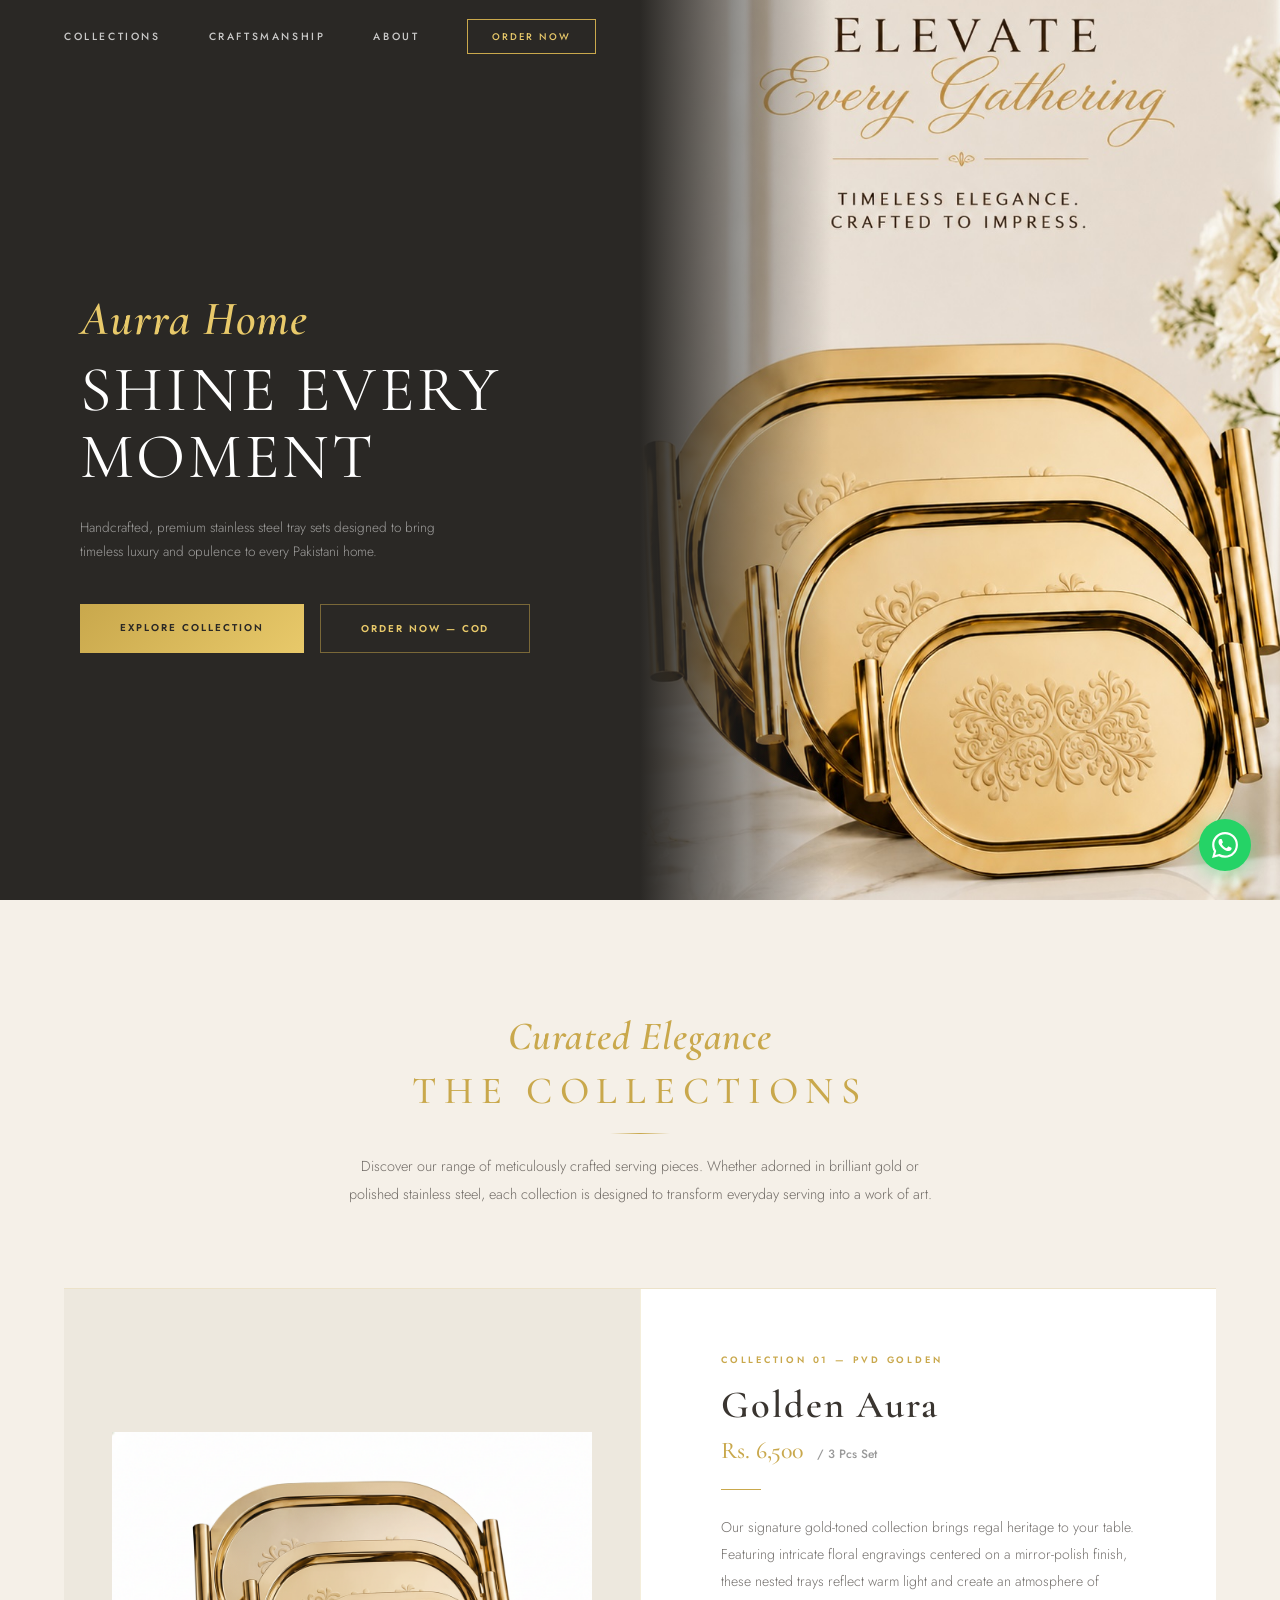
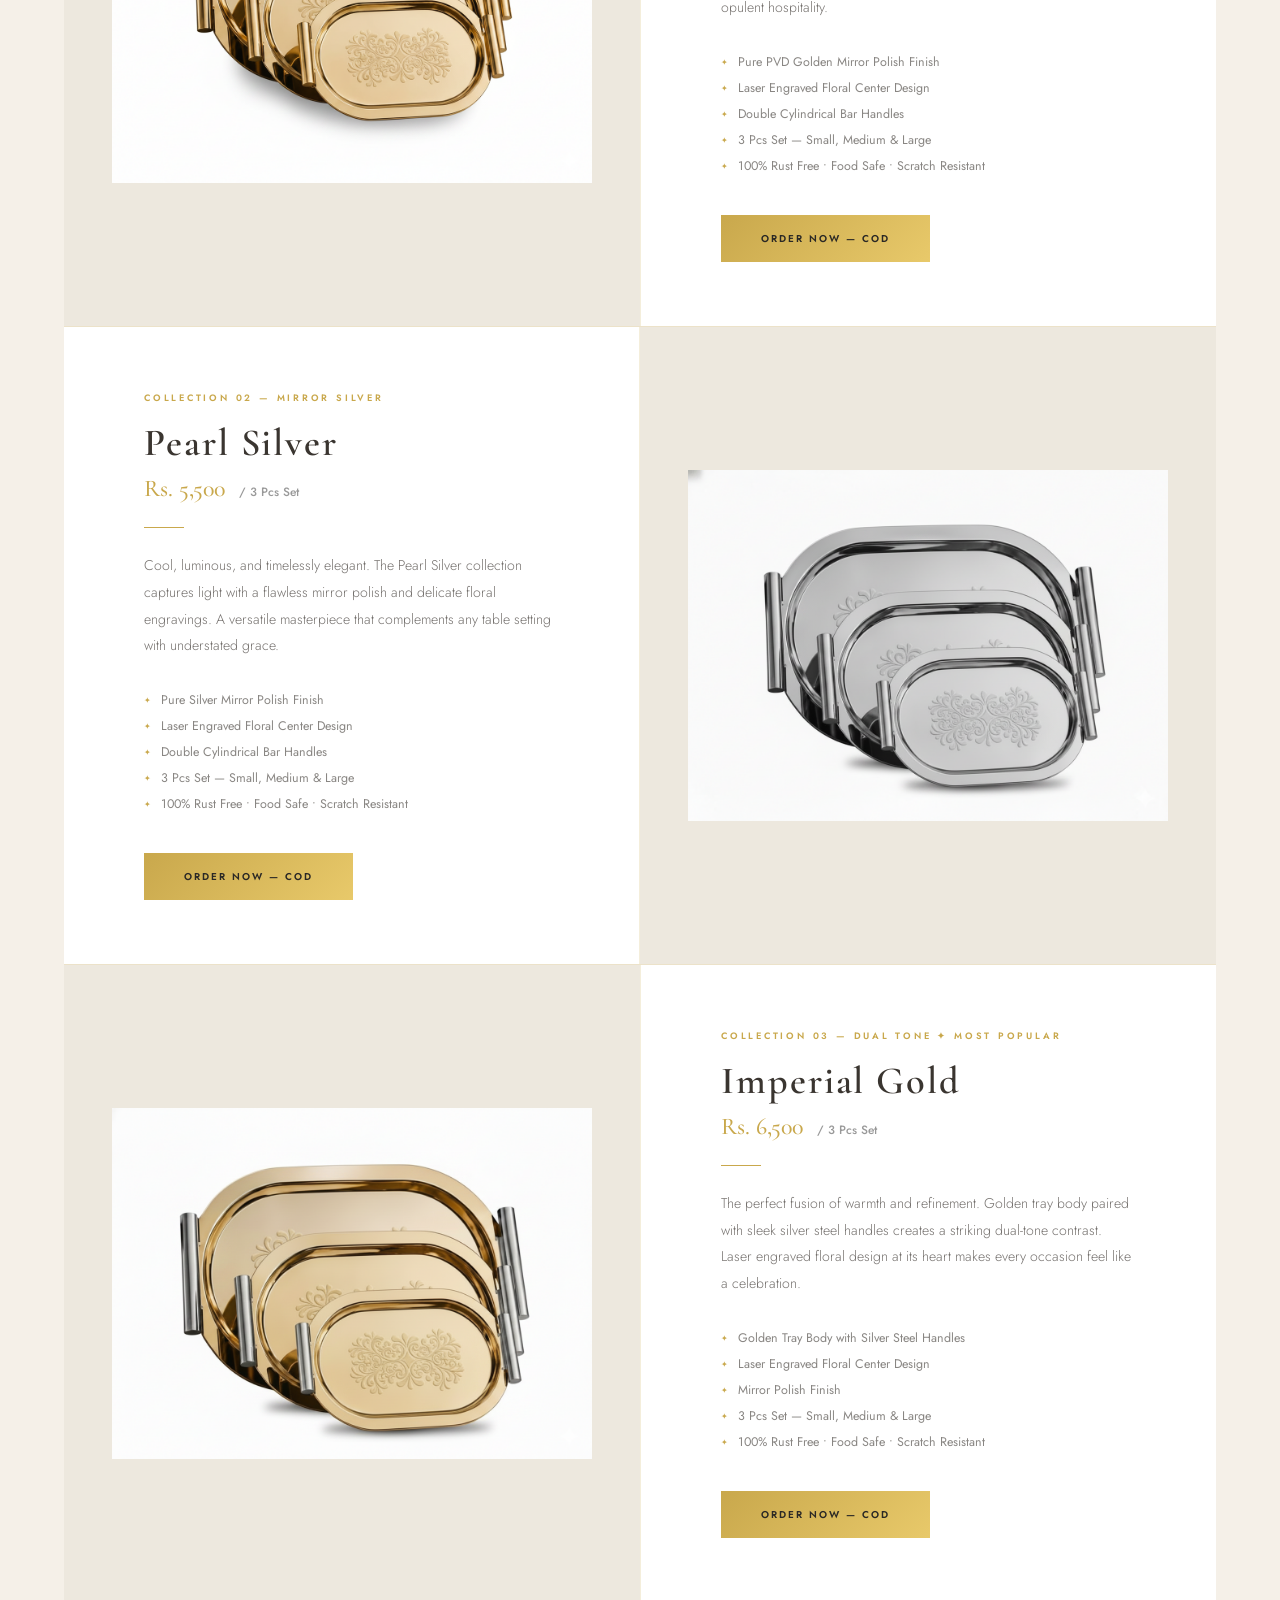
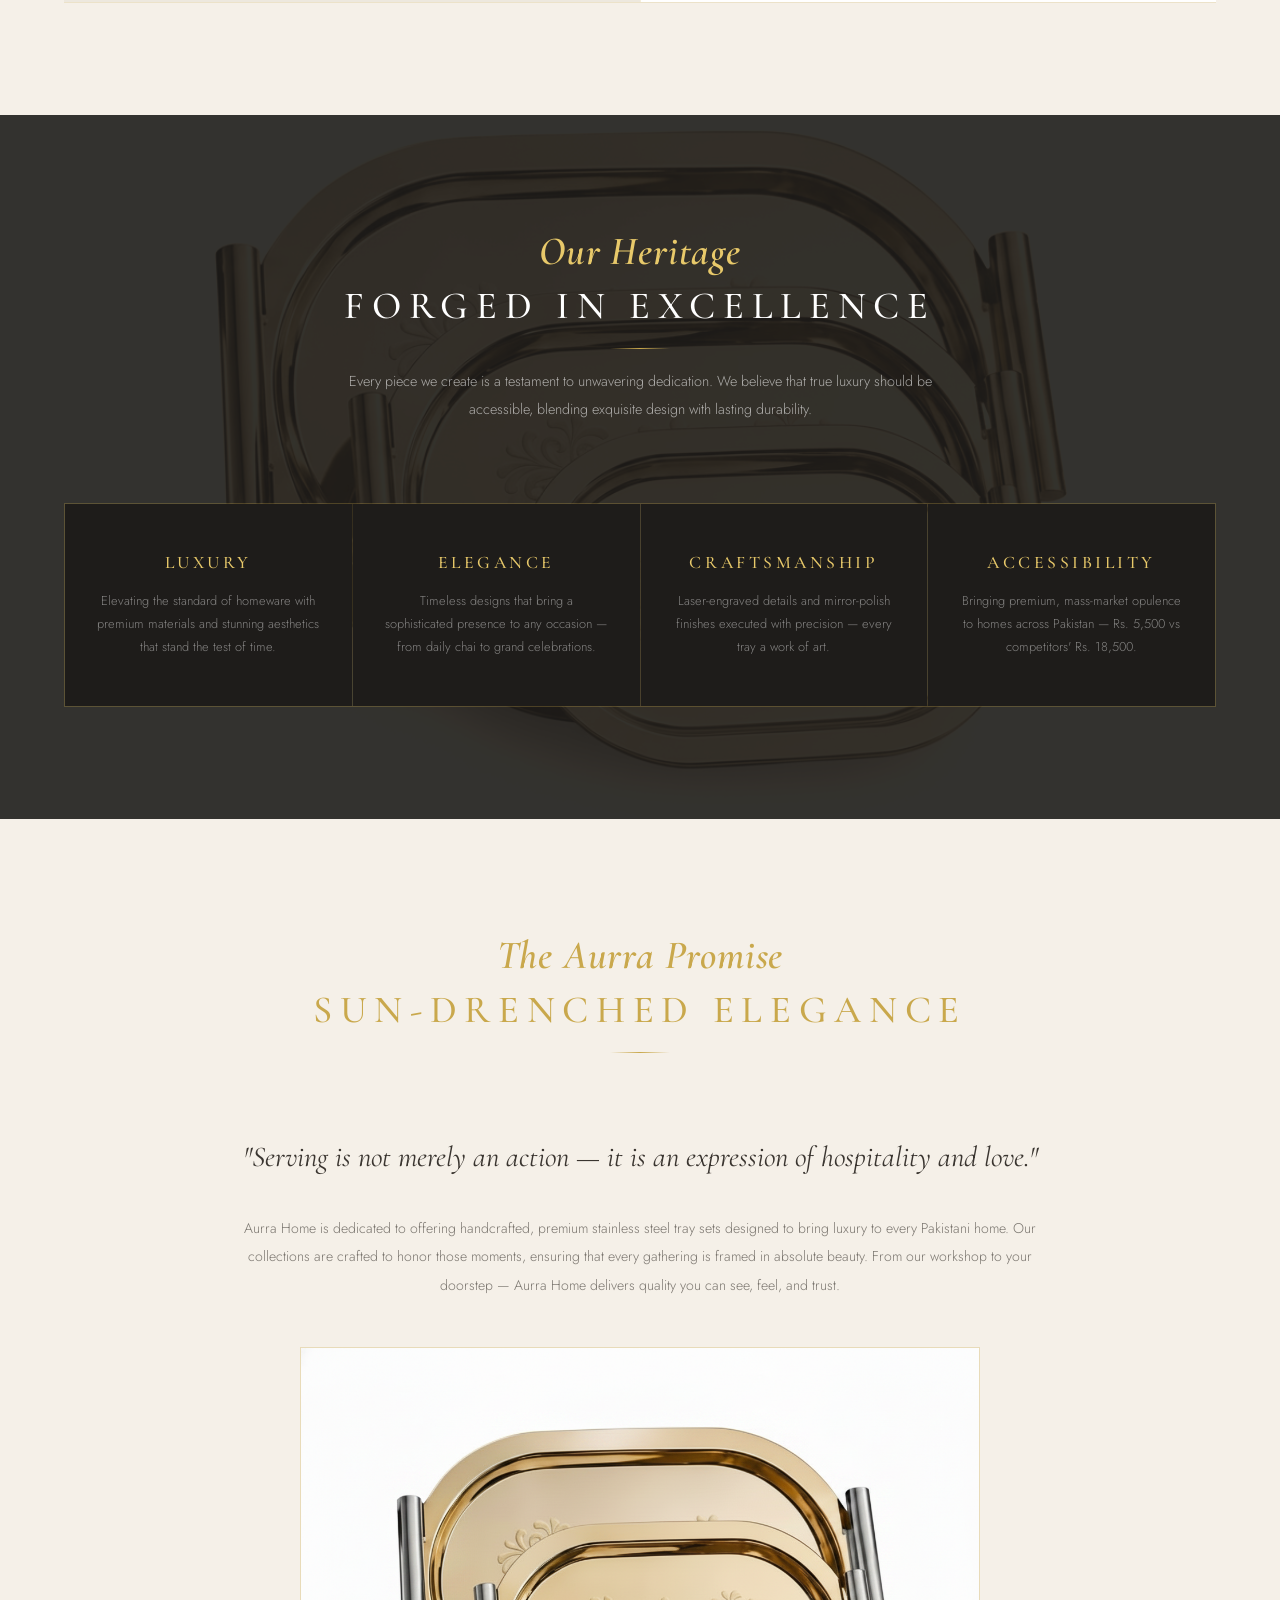
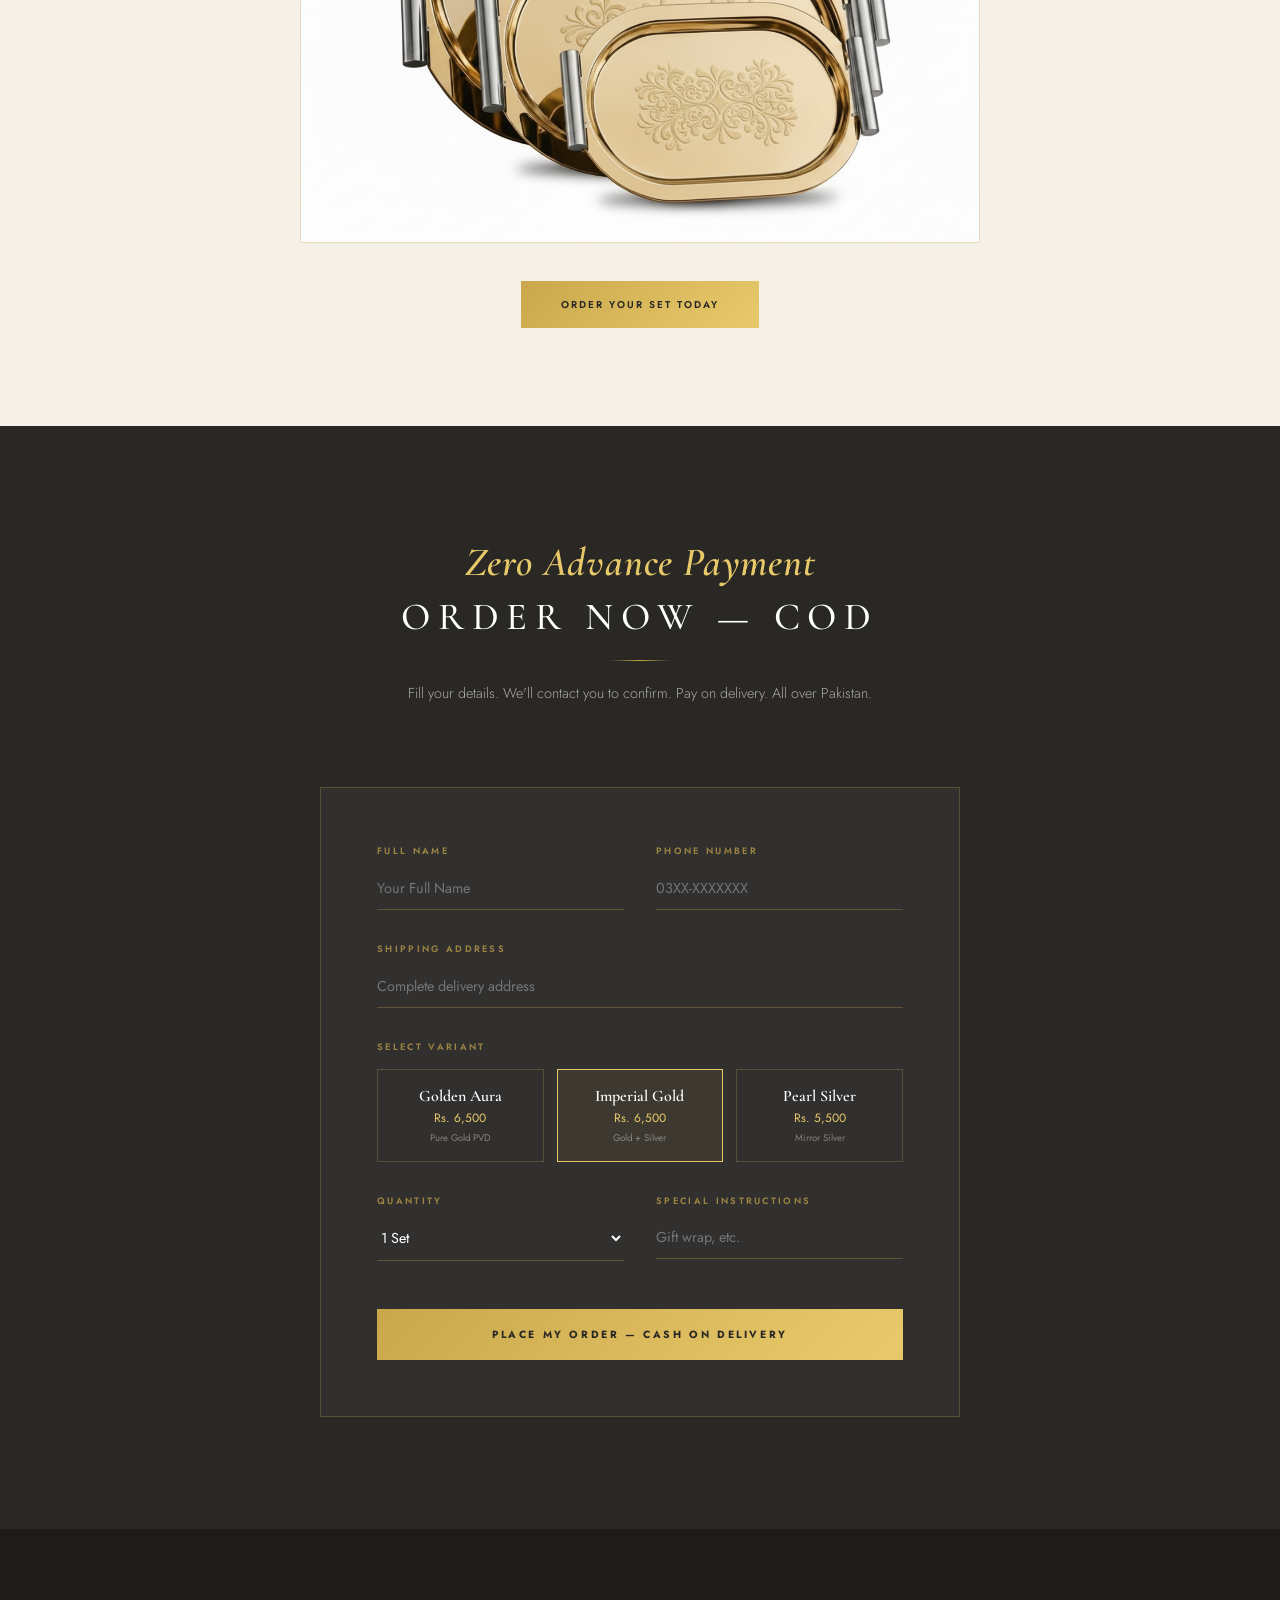
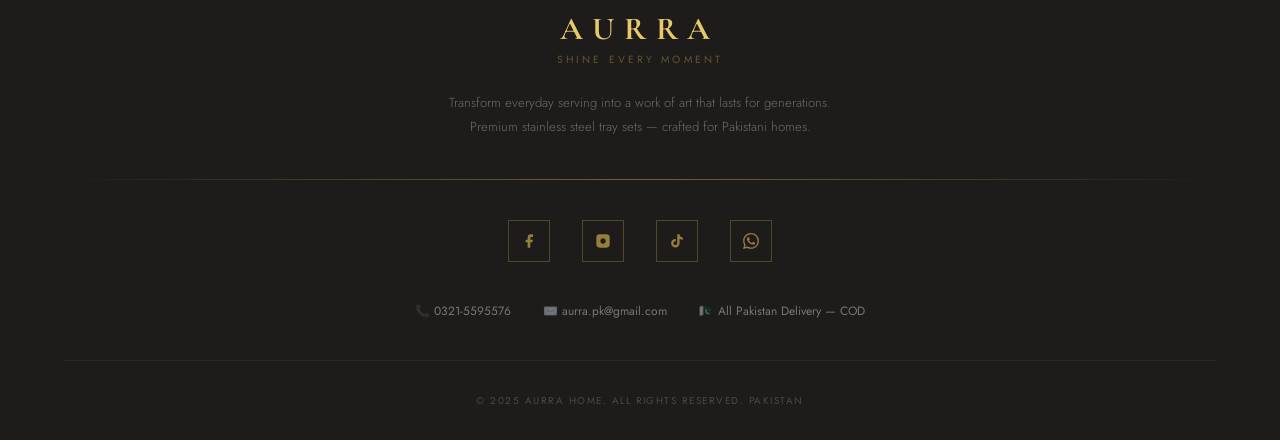
==== commit 7ab946af: "Add files via upload" ====
--- a/aurra2.html
+++ b/aurra2.html
@@ -23,15 +23,16 @@
     html { scroll-behavior: smooth; }
     body { font-family: 'Jost', sans-serif; background: var(--cream); color: var(--text); overflow-x: hidden; }
 
-    /* ── Scrollbar ── */
-    ::-webkit-scrollbar { width: 3px; }
-    ::-webkit-scrollbar-thumb { background: var(--gold); }
+    /* Scroll margin for fixed navbar */
+    #hero, #collections, #craftsmanship, #about, #order {
+      scroll-margin-top: 70px;
+    }
 
     /* ══════════════════════
        NAVBAR
     ══════════════════════ */
     nav {
-      position: fixed; top: 0; left: 0; right: 0; z-index: 1000;
+      position: fixed; top: 0; left: 0; right: 0; z-index: 100;
       display: flex; align-items: center; justify-content: space-between;
       padding: 1.2rem 4rem;
       transition: all 0.4s ease;
@@ -79,8 +80,9 @@
     /* Mobile Menu */
     #mobileMenu {
       display: none; position: fixed; inset: 0;
-      background: var(--darker); z-index: 999;
+      background: var(--darker); z-index: 9999;
       flex-direction: column; align-items: center; justify-content: center; gap: 2.5rem;
+      position: fixed;
     }
     #mobileMenu.open { display: flex; }
     #mobileMenu a {
@@ -89,9 +91,24 @@
     }
     #mobileMenu a:hover { color: var(--gold2); }
     .menu-close {
-      position: absolute; top: 1.5rem; right: 1.5rem;
-      font-size: 1.5rem; color: var(--gold2); cursor: pointer; background: none; border: none;
-    }
+      position: absolute;
+      top: 1.2rem;
+      right: 1.5rem;
+      width: 44px;
+      height: 44px;
+      display: flex;
+      align-items: center;
+      justify-content: center;
+      font-size: 1.3rem;
+      color: var(--gold2);
+      cursor: pointer;
+      background: rgba(201,168,76,0.12);
+      border: 1px solid rgba(201,168,76,0.4);
+      border-radius: 50%;
+      transition: all 0.2s;
+      z-index: 1001;
+    }
+    .menu-close:hover { background: rgba(201,168,76,0.25); }
 
     /* ══════════════════════
        HERO
@@ -106,9 +123,24 @@
       padding: 8rem 5rem 5rem;
     }
     .hero-script {
-      font-family: 'Great Vibes', cursive;
-      font-size: 3rem; color: var(--gold2);
-      margin-bottom: 1rem; line-height: 1;
+      font-family: 'Cormorant Garamond', serif;
+      font-size: 3rem;
+      font-weight: 600;
+      font-style: italic;
+      color: var(--gold2);
+      margin-bottom: 0.8rem;
+      line-height: 1;
+      letter-spacing: 0.02em;
+    }
+    .sec-script {
+      font-family: 'Cormorant Garamond', serif;
+      font-size: 2.5rem;
+      font-weight: 600;
+      font-style: italic;
+      color: var(--gold);
+      display: block;
+      margin-bottom: 0.5rem;
+      letter-spacing: 0.02em;
     }
     .hero-title {
       font-family: 'Cormorant Garamond', serif;
@@ -143,29 +175,32 @@
     }
     .hero-right img {
       width: 100%; height: 100%; object-fit: cover;
-      object-position: center top;
+      object-position: center center;
     }
     .hero-right::after {
       content: ''; position: absolute; inset: 0;
       background: linear-gradient(to right, var(--dark) 0%, transparent 30%);
     }
-    @media (max-width: 768px) {
+    @media (max-width: 1024px) {
       #hero { grid-template-columns: 1fr; min-height: auto; }
-      .hero-left { padding: 7rem 1.5rem 3rem; order: 2; }
-      .hero-right { height: 60vw; order: 1; }
-      .hero-right::after { background: linear-gradient(to bottom, transparent 60%, var(--dark)); }
+      .hero-left { padding: 7rem 2rem 3rem; order: 2; }
+      .hero-right { height: 70vw; order: 1; min-height: 300px; }
+      .hero-right::after { background: linear-gradient(to bottom, transparent 50%, var(--dark) 95%); }
       .hero-title { font-size: 2.8rem; }
+      .hero-script { font-size: 2.2rem; }
+    }
+    @media (max-width: 480px) {
+      .hero-left { padding: 6rem 1.5rem 2.5rem; }
+      .hero-title { font-size: 2.2rem; }
+      .hero-sub { font-size: 0.8rem; }
+      .hero-btns { flex-direction: column; }
+      .btn-primary, .btn-secondary { text-align: center; }
     }
 
     /* ══════════════════════
        SECTION HEADS
     ══════════════════════ */
     .sec-head { text-align: center; margin-bottom: 5rem; }
-    .sec-script {
-      font-family: 'Great Vibes', cursive;
-      font-size: 2.2rem; color: var(--gold);
-      display: block; margin-bottom: 0.5rem;
-    }
     .sec-title {
       font-family: 'Cormorant Garamond', serif;
       font-size: clamp(1.8rem, 3vw, 2.8rem);
@@ -202,11 +237,12 @@
     .product-img-side {
       position: relative; overflow: hidden;
       background: var(--cream2);
-      aspect-ratio: 1;
+      min-height: 520px;
     }
     .product-img-side img {
       width: 100%; height: 100%; object-fit: contain;
       padding: 3rem; transition: transform 0.8s ease;
+      position: absolute; inset: 0;
     }
     .product-row:hover .product-img-side img { transform: scale(1.05); }
 
@@ -214,6 +250,7 @@
       display: flex; flex-direction: column; justify-content: center;
       padding: 4rem 5rem; background: var(--white);
       border-left: 1px solid rgba(201,168,76,0.2);
+      min-height: 520px;
     }
     .product-row.reverse .product-img-side { order: 2; }
     .product-row.reverse .product-info-side {
@@ -252,15 +289,107 @@
       .product-row { grid-template-columns: 1fr; }
       .product-row.reverse .product-img-side { order: 1; }
       .product-row.reverse .product-info-side { order: 2; border-right: none; border-top: 1px solid rgba(201,168,76,0.2); }
-      .product-info-side { padding: 2.5rem 1.5rem; border-left: none; border-top: 1px solid rgba(201,168,76,0.2); }
+      .product-info-side { padding: 2.5rem 1.5rem; border-left: none; border-top: 1px solid rgba(201,168,76,0.2); min-height: auto; }
+      .product-img-side { min-height: 85vw; }
+      .product-img-side img { position: absolute; inset: 0; height: 100%; width: 100%; padding: 1.5rem; }
+      .prod-name { font-size: 2rem; }
+    }
+    @media (max-width: 480px) {
+      .product-img-side { min-height: 90vw; }
+      .prod-features li { font-size: 0.72rem; }
+    }
+
+    /* Heritage grid overflow fix */
+    @media (max-width: 768px) {
+      .values-grid {
+        grid-template-columns: 1fr 1fr;
+        overflow: hidden;
+        width: 100%;
+      }
+      .value-card {
+        padding: 1.8rem 1rem;
+        overflow: hidden;
+        word-break: normal;
+        overflow-wrap: break-word;
+      }
+      .value-title {
+        font-size: 0.9rem;
+        letter-spacing: 0.05em;
+        word-break: normal;
+        hyphens: none;
+      }
+      .value-text { font-size: 0.75rem; line-height: 1.5; }
+      #craftsmanship { padding: 4rem 1.25rem; overflow: hidden; }
+      .sec-title { letter-spacing: 0.1em; }
+      .sec-head { margin-bottom: 3rem; }
+    }
+    @media (max-width: 380px) {
+      .values-grid { grid-template-columns: 1fr; }
+    }
+
+    /* Hero mobile — text upar bg image neeche */
+    @media (max-width: 1024px) {
+      #hero {
+        grid-template-columns: 1fr;
+        display: block;
+        position: relative;
+        min-height: auto;
+        height: auto;
+      }
+      .hero-left {
+        order: 1;
+        padding: 6rem 1.5rem 3.5rem;
+        width: 100%;
+        position: relative;
+        z-index: 2;
+        background: linear-gradient(135deg, rgba(42,40,37,0.97) 0%, rgba(42,40,37,0.88) 100%);
+      }
+      .hero-right {
+        position: absolute !important;
+        inset: 0 !important;
+        height: 100% !important;
+        width: 100% !important;
+        z-index: 1;
+      }
+      .hero-right img {
+        width: 100%; height: 100%;
+        object-fit: cover;
+        object-position: center center;
+        opacity: 0.2;
+      }
+      .hero-right::after { display: none; }
+      .hero-title { font-size: 2.8rem; }
+      .hero-script { font-size: 2.2rem; }
+      .hero-sub { max-width: 100%; }
+    }
+    @media (max-width: 480px) {
+      .hero-left { padding: 5.5rem 1.25rem 2.5rem; }
+      .hero-title { font-size: 2.2rem; letter-spacing: 0.03em; }
+      .hero-sub { font-size: 0.8rem; line-height: 1.6; }
+      .hero-btns { flex-direction: column; gap: 0.75rem; }
+      .btn-primary, .btn-secondary { text-align: center; width: 100%; }
     }
 
     /* ══════════════════════
        CRAFTSMANSHIP
     ══════════════════════ */
     #craftsmanship {
-      padding: 7rem 4rem; background: var(--darker);
-    }
+      padding: 7rem 4rem;
+      position: relative;
+      background: var(--darker);
+      overflow: hidden;
+    }
+    #craftsmanship::before {
+      content: '';
+      position: absolute; inset: 0;
+      background-image: url('Golden_Aura.png');
+      background-size: cover;
+      background-position: center;
+      background-repeat: no-repeat;
+      opacity: 0.12;
+      filter: sepia(0.5) brightness(0.8);
+    }
+    #craftsmanship > * { position: relative; z-index: 1; }
     @media (max-width: 768px) { #craftsmanship { padding: 5rem 1.5rem; } }
 
     .values-grid {
@@ -269,7 +398,75 @@
       border: 1px solid rgba(201,168,76,0.15);
       margin-top: 4rem;
     }
-    @media (max-width: 768px) { .values-grid { grid-template-columns: repeat(2, 1fr); } }
+    /* ══ GLOBAL MOBILE LINE SPACING FIX ══ */
+    @media (max-width: 768px) {
+      body { line-height: 1.5; }
+      .sec-desc { line-height: 1.6; font-size: 0.85rem; }
+      .prod-desc { line-height: 1.6; font-size: 0.85rem; margin-bottom: 1.5rem; }
+      .about-text { line-height: 1.6; font-size: 0.85rem; margin-bottom: 2rem; }
+      .about-quote { line-height: 1.4; font-size: 1.2rem; margin-bottom: 1.5rem; }
+      .footer-desc { line-height: 1.5; font-size: 0.78rem; margin-bottom: 1.5rem; }
+      .prod-features { gap: 0.3rem; margin-bottom: 1.5rem; }
+      .prod-features li { font-size: 0.78rem; line-height: 1.4; }
+      .form-group { margin-bottom: 1.5rem; }
+      #collections { padding: 4rem 1.25rem; }
+      #about { padding: 4rem 1.25rem; }
+      #order { padding: 4rem 1.25rem; }
+      .sec-head { margin-bottom: 2.5rem; }
+      .order-card { margin-top: 2rem; }
+
+      /* Values grid — single column on mobile so text stays in rows */
+      .values-grid {
+        grid-template-columns: 1fr !important;
+        overflow: hidden;
+        width: 100%;
+      }
+      .value-card {
+        padding: 1.5rem 1.25rem;
+        text-align: left;
+        display: flex;
+        flex-direction: column;
+        gap: 0.5rem;
+        border-bottom: 1px solid rgba(201,168,76,0.15);
+      }
+      .value-title {
+        font-size: 1rem;
+        letter-spacing: 0.08em;
+        word-break: normal;
+        hyphens: none;
+      }
+      .value-text {
+        font-size: 0.82rem;
+        line-height: 1.55;
+      }
+      #craftsmanship { padding: 4rem 1.25rem; overflow: hidden; }
+      .sec-title { letter-spacing: 0.1em; }
+
+      /* Hero — only show text area height, remove extra image below */
+      #hero {
+        min-height: auto !important;
+        height: auto !important;
+      }
+      .hero-left {
+        position: relative;
+        z-index: 2;
+        min-height: auto;
+        padding-bottom: 3rem;
+      }
+      .hero-right {
+        position: absolute !important;
+        top: 0 !important;
+        left: 0 !important;
+        right: 0 !important;
+        bottom: 0 !important;
+        height: 100% !important;
+        width: 100% !important;
+      }
+      .hero-right img {
+        opacity: 0.25 !important;
+        object-position: center top;
+      }
+    }
     .value-card {
       background: var(--darker); padding: 3rem 2rem; text-align: center;
       transition: background 0.3s;
@@ -478,14 +675,13 @@
 
 <!-- ════ NAVBAR ════ -->
 <nav id="navbar">
-  <a href="#hero" class="nav-logo">AURRA <span>Shine Every Moment</span></a>
   <div class="nav-links">
     <a href="#collections">Collections</a>
     <a href="#craftsmanship">Craftsmanship</a>
     <a href="#about">About</a>
     <a href="#order" class="nav-cta">Order Now</a>
   </div>
-  <div class="nav-hamburger" onclick="openMobileMenu()">
+  <div id="menu-btn" class="nav-hamburger" onclick="openMobileMenu()">
     <span></span><span></span><span></span>
   </div>
 </nav>
@@ -502,7 +698,7 @@
     </div>
   </div>
   <div class="hero-right">
-    <img src="Golden_Aura.png" alt="Aurra Golden Aura Tray"/>
+    <img src="hero_lifestyle.jpg" alt="Aurra Home Premium Tray"/>
   </div>
 </section>
 
@@ -533,17 +729,39 @@
         <li>3 Pcs Set — Small, Medium & Large</li>
         <li>100% Rust Free • Food Safe • Scratch Resistant</li>
       </ul>
-      <a href="#order" class="btn-primary" style="align-self:flex-start;">Order Now — COD</a>
-    </div>
-  </div>
-
-  <!-- Imperial Gold -->
+      <a href="#order" class="btn-primary order-btn" data-variant="v1" style="align-self:flex-start;" onclick="selectVariant('v1')">Order Now — COD</a>
+    </div>
+  </div>
+
+  <!-- Pearl Silver -->
   <div class="product-row reverse fade-in">
     <div class="product-img-side">
+      <img src="Pearl_Silver.png" alt="Pearl Silver"/>
+    </div>
+    <div class="product-info-side">
+      <p class="prod-tag">Collection 02 — Mirror Silver</p>
+      <h3 class="prod-name">Pearl Silver</h3>
+      <div class="prod-price">Rs. 5,500 <span>/ 3 Pcs Set</span></div>
+      <div class="prod-divider"></div>
+      <p class="prod-desc">Cool, luminous, and timelessly elegant. The Pearl Silver collection captures light with a flawless mirror polish and delicate floral engravings. A versatile masterpiece that complements any table setting with understated grace.</p>
+      <ul class="prod-features">
+        <li>Pure Silver Mirror Polish Finish</li>
+        <li>Laser Engraved Floral Center Design</li>
+        <li>Double Cylindrical Bar Handles</li>
+        <li>3 Pcs Set — Small, Medium & Large</li>
+        <li>100% Rust Free • Food Safe • Scratch Resistant</li>
+      </ul>
+      <a href="#order" class="btn-primary order-btn" data-variant="v3" style="align-self:flex-start;" onclick="selectVariant('v3')">Order Now — COD</a>
+    </div>
+  </div>
+
+  <!-- Imperial Gold -->
+  <div class="product-row fade-in">
+    <div class="product-img-side">
       <img src="Imperial_Gold.png" alt="Imperial Gold"/>
     </div>
     <div class="product-info-side">
-      <p class="prod-tag">Collection 02 — Dual Tone ✦ Most Popular</p>
+      <p class="prod-tag">Collection 03 — Dual Tone ✦ Most Popular</p>
       <h3 class="prod-name">Imperial Gold</h3>
       <div class="prod-price">Rs. 6,500 <span>/ 3 Pcs Set</span></div>
       <div class="prod-divider"></div>
@@ -555,29 +773,7 @@
         <li>3 Pcs Set — Small, Medium & Large</li>
         <li>100% Rust Free • Food Safe • Scratch Resistant</li>
       </ul>
-      <a href="#order" class="btn-primary" style="align-self:flex-start;">Order Now — COD</a>
-    </div>
-  </div>
-
-  <!-- Pearl Silver -->
-  <div class="product-row fade-in">
-    <div class="product-img-side">
-      <img src="Pearl_Silver.png" alt="Pearl Silver"/>
-    </div>
-    <div class="product-info-side">
-      <p class="prod-tag">Collection 03 — Mirror Silver</p>
-      <h3 class="prod-name">Pearl Silver</h3>
-      <div class="prod-price">Rs. 5,500 <span>/ 3 Pcs Set</span></div>
-      <div class="prod-divider"></div>
-      <p class="prod-desc">Cool, luminous, and timelessly elegant. The Pearl Silver collection captures light with a flawless mirror polish and delicate floral engravings. A versatile masterpiece that complements any table setting with understated grace.</p>
-      <ul class="prod-features">
-        <li>Pure Silver Mirror Polish Finish</li>
-        <li>Laser Engraved Floral Center Design</li>
-        <li>Double Cylindrical Bar Handles</li>
-        <li>3 Pcs Set — Small, Medium & Large</li>
-        <li>100% Rust Free • Food Safe • Scratch Resistant</li>
-      </ul>
-      <a href="#order" class="btn-primary" style="align-self:flex-start;">Order Now — COD</a>
+      <a href="#order" class="btn-primary order-btn" data-variant="v2" style="align-self:flex-start;" onclick="selectVariant('v2')">Order Now — COD</a>
     </div>
   </div>
 </section>
@@ -639,7 +835,7 @@
         <div class="form-row-2">
           <div class="form-group">
             <label class="form-label">Full Name</label>
-            <input type="text" id="fname" class="form-control" placeholder="Zara Ahmed" required/>
+            <input type="text" id="fname" class="form-control" placeholder="Your Full Name" required/>
           </div>
           <div class="form-group">
             <label class="form-label">Phone Number</label>
@@ -736,14 +932,26 @@
 </footer>
 
 <script>
+  // Auto-select variant when product Order button clicked
+  function selectVariant(variantId) {
+    const radio = document.getElementById(variantId);
+    if (radio) radio.checked = true;
+  }
+
   // Navbar scroll
   window.addEventListener('scroll', () => {
     document.getElementById('navbar').classList.toggle('scrolled', window.scrollY > 60);
   });
 
   // Mobile menu
-  function openMobileMenu() { document.getElementById('mobileMenu').classList.add('open'); }
-  function closeMobileMenu() { document.getElementById('mobileMenu').classList.remove('open'); }
+  function openMobileMenu() {
+    document.getElementById('mobileMenu').classList.add('open');
+    document.getElementById('menu-btn').style.display = 'none';
+  }
+  function closeMobileMenu() {
+    document.getElementById('mobileMenu').classList.remove('open');
+    document.getElementById('menu-btn').style.display = 'flex';
+  }
 
   // Fade in observer
   const observer = new IntersectionObserver(entries => {
@@ -761,13 +969,17 @@
 
   document.getElementById('orderForm').addEventListener('submit', function(e) {
     e.preventDefault();
+    const form    = this;
     const name    = document.getElementById('fname').value.trim();
     const phone   = document.getElementById('fphone').value.trim();
     const address = document.getElementById('faddress').value.trim();
     const variant = document.querySelector('input[name="variant"]:checked').value;
     const qty     = document.getElementById('fqty').value;
     const notes   = document.getElementById('fnotes').value.trim();
-    if (!name || !phone || !address) return;
+    if (!name || !phone || !address) {
+      alert('Kripya naam, phone aur address zaroor bharein.');
+      return;
+    }
 
     const btn = document.getElementById('submitBtn');
     btn.textContent = '⏳ Saving order...';
@@ -781,7 +993,7 @@
       p.append(ENTRIES.quantity, qty); p.append(ENTRIES.notes, notes || '');
       p.append('submit', 'Submit');
       new Image().src = FORM_URL + '?' + p.toString();
-    } catch(err) {}
+    } catch(err) { console.warn('Form error:', err); }
 
     // WhatsApp
     const msg = `Assalam o Alaikum! 🌟 Aurra Home Order:\n\n📦 ${variant}\n🔢 Qty: ${qty}\n👤 ${name}\n📞 ${phone}\n📍 ${address}${notes ? '\n📝 ' + notes : ''}\n\nCOD — Please confirm. Shukriya! ✨`;
@@ -794,9 +1006,11 @@
 
     setTimeout(() => window.open(`https://wa.me/923215595576?text=${encodeURIComponent(msg)}`, '_blank'), 1200);
     setTimeout(() => {
-      this.reset(); success.style.display = 'none';
+      form.reset();
+      success.style.display = 'none';
       btn.textContent = 'Place My Order — Cash on Delivery';
-      btn.disabled = false; btn.style.background = '';
+      btn.disabled = false;
+      btn.style.background = '';
     }, 5000);
   });
 </script>
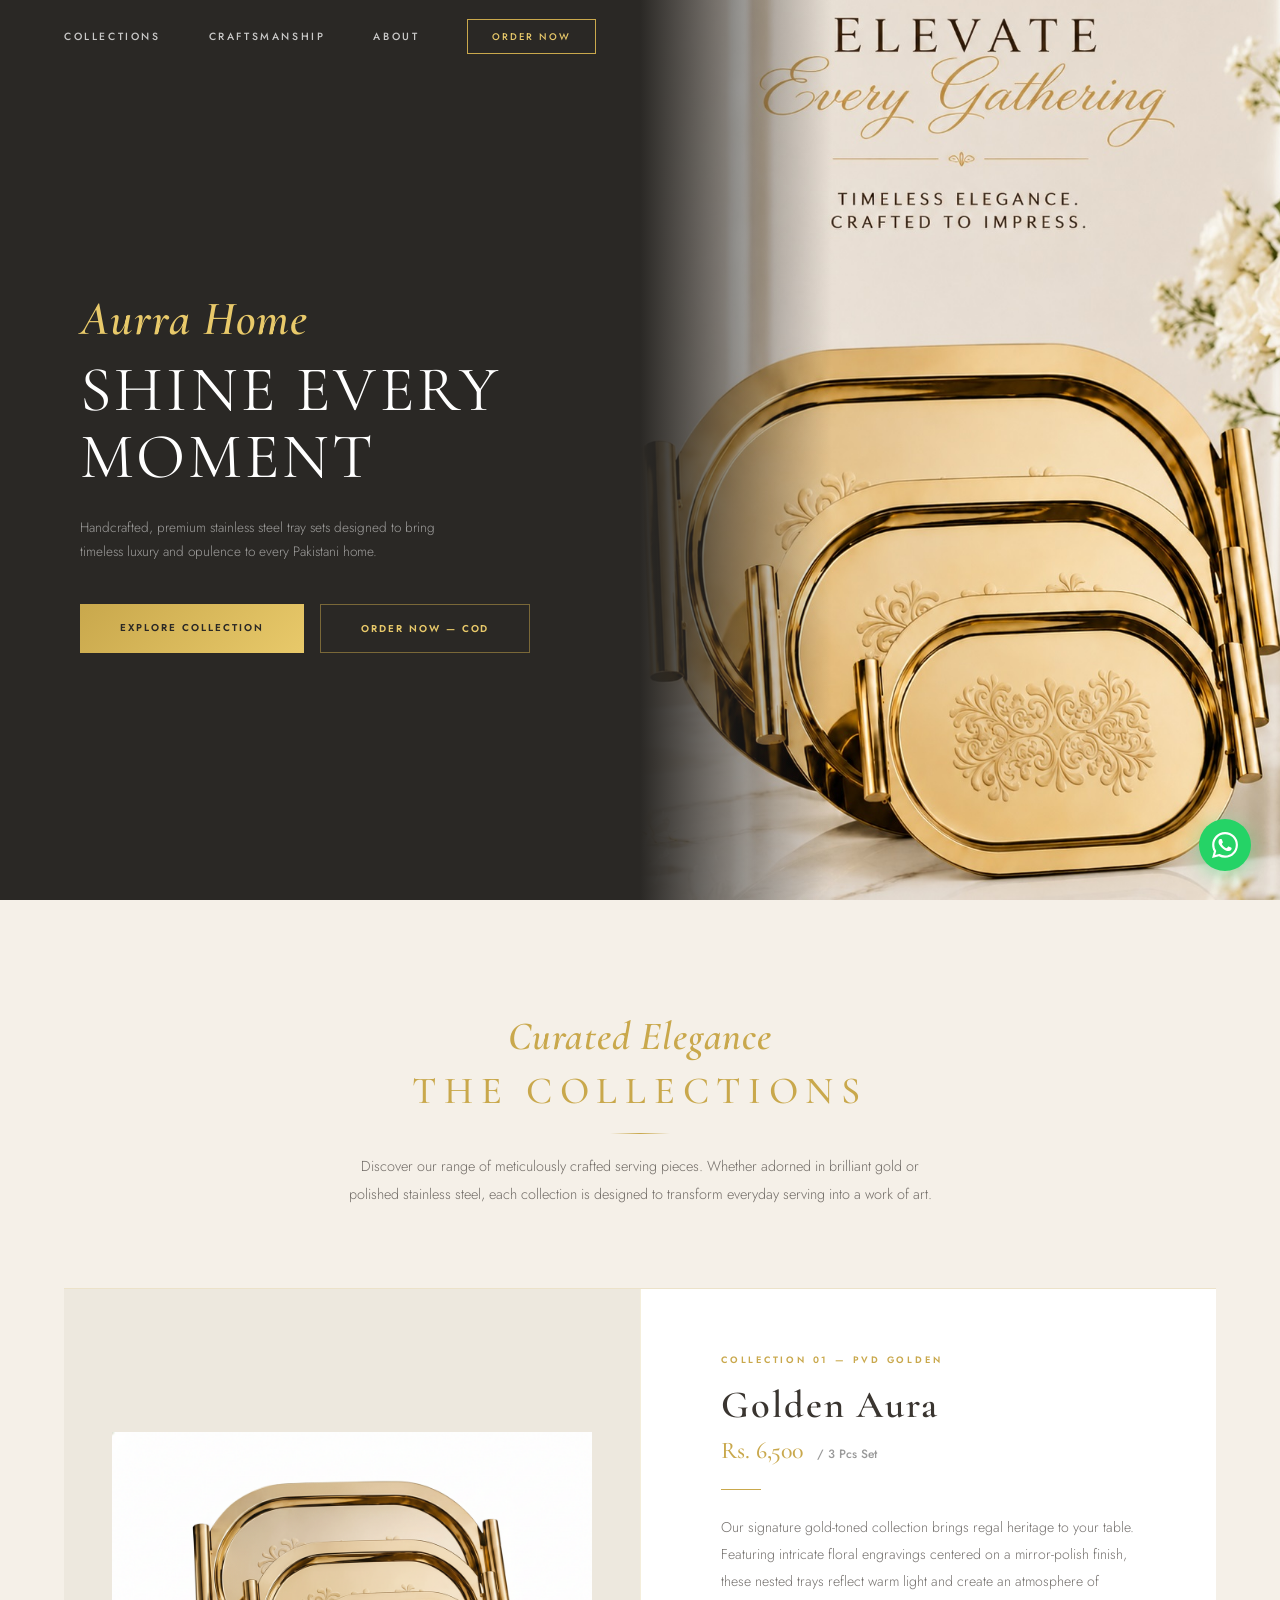
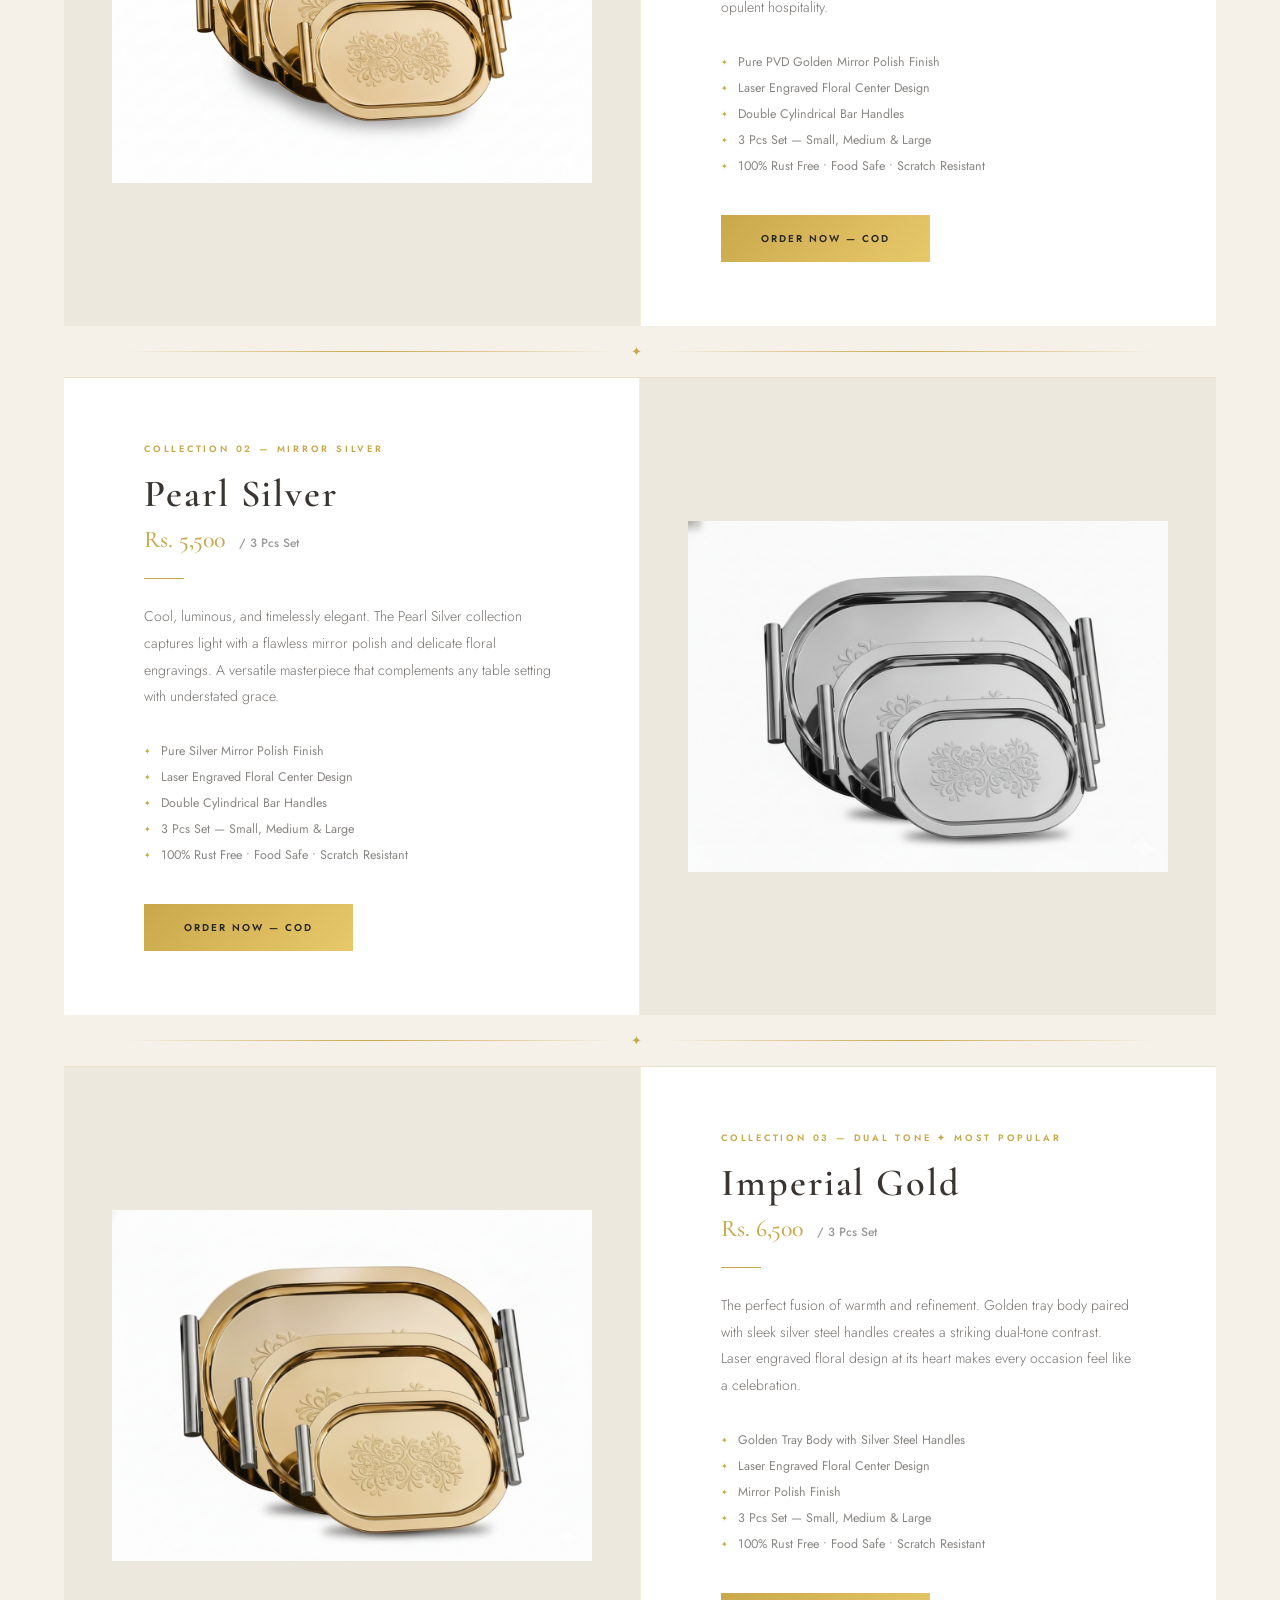
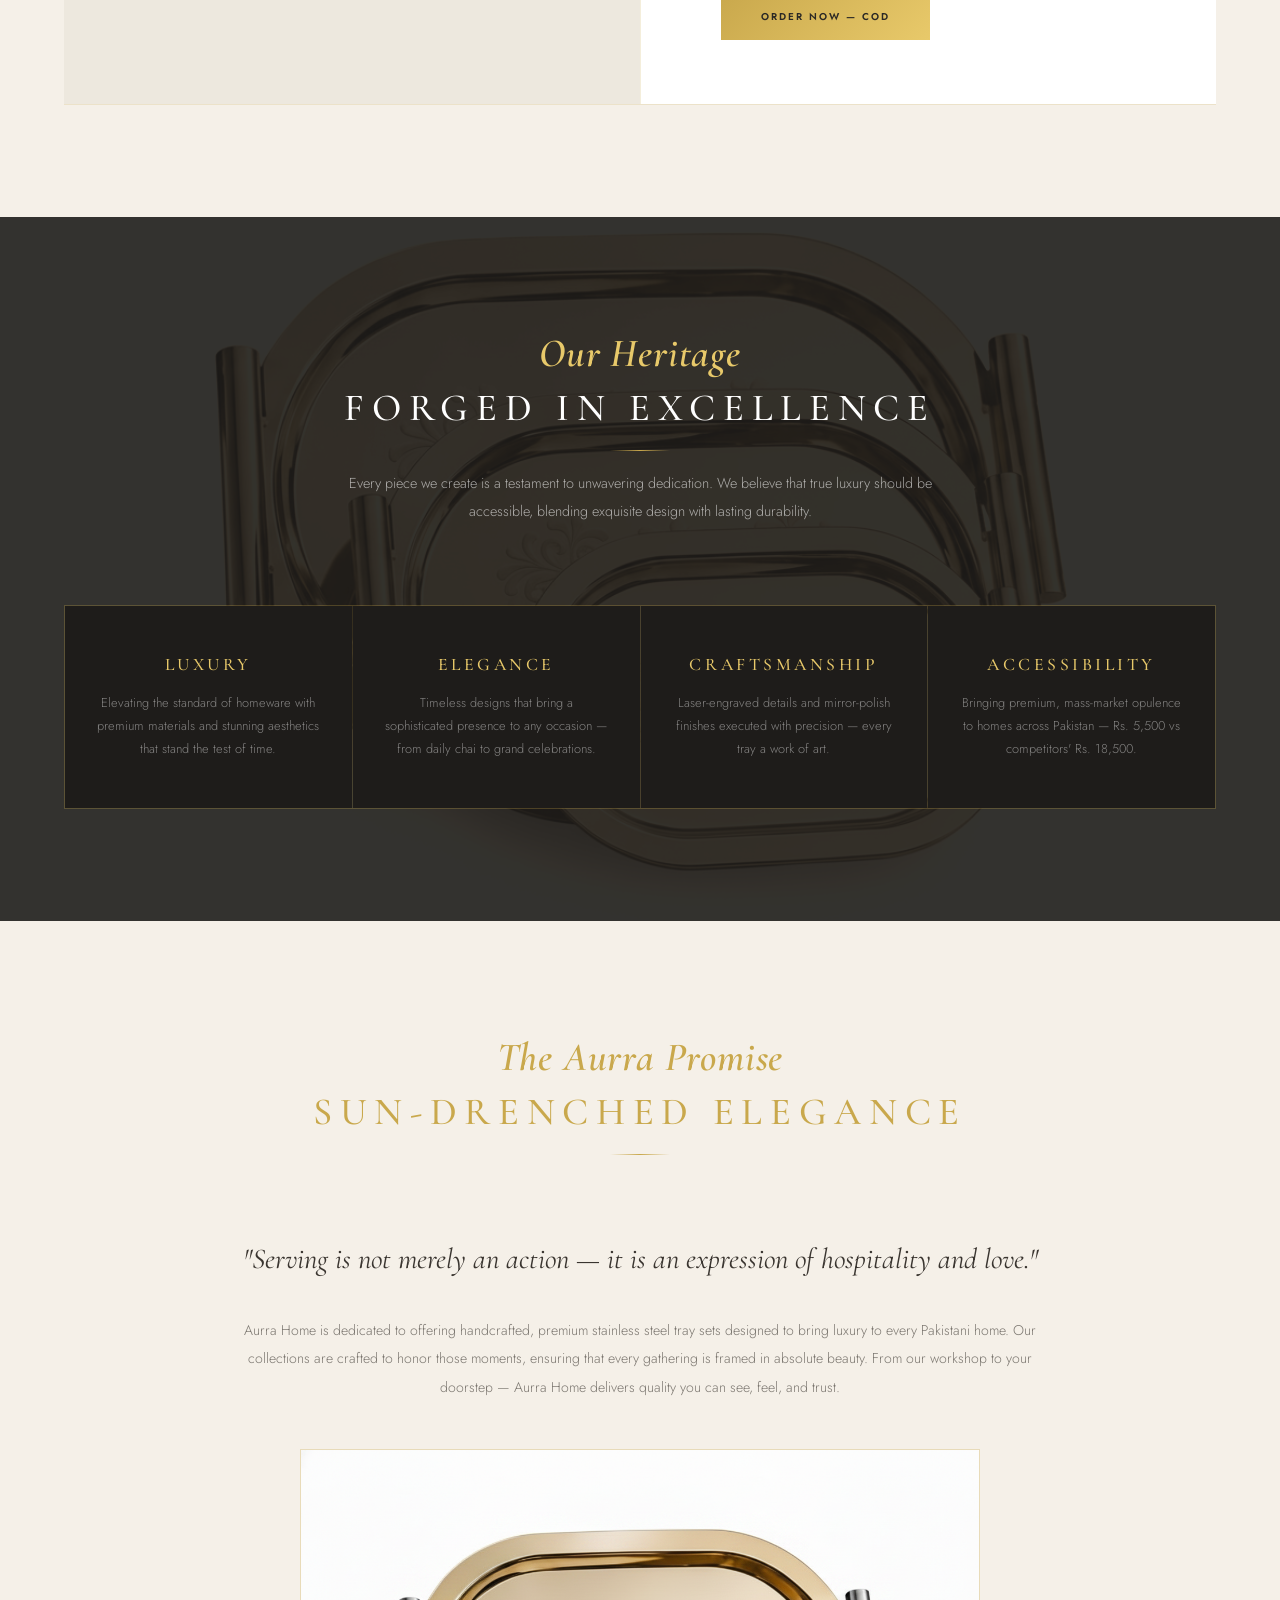
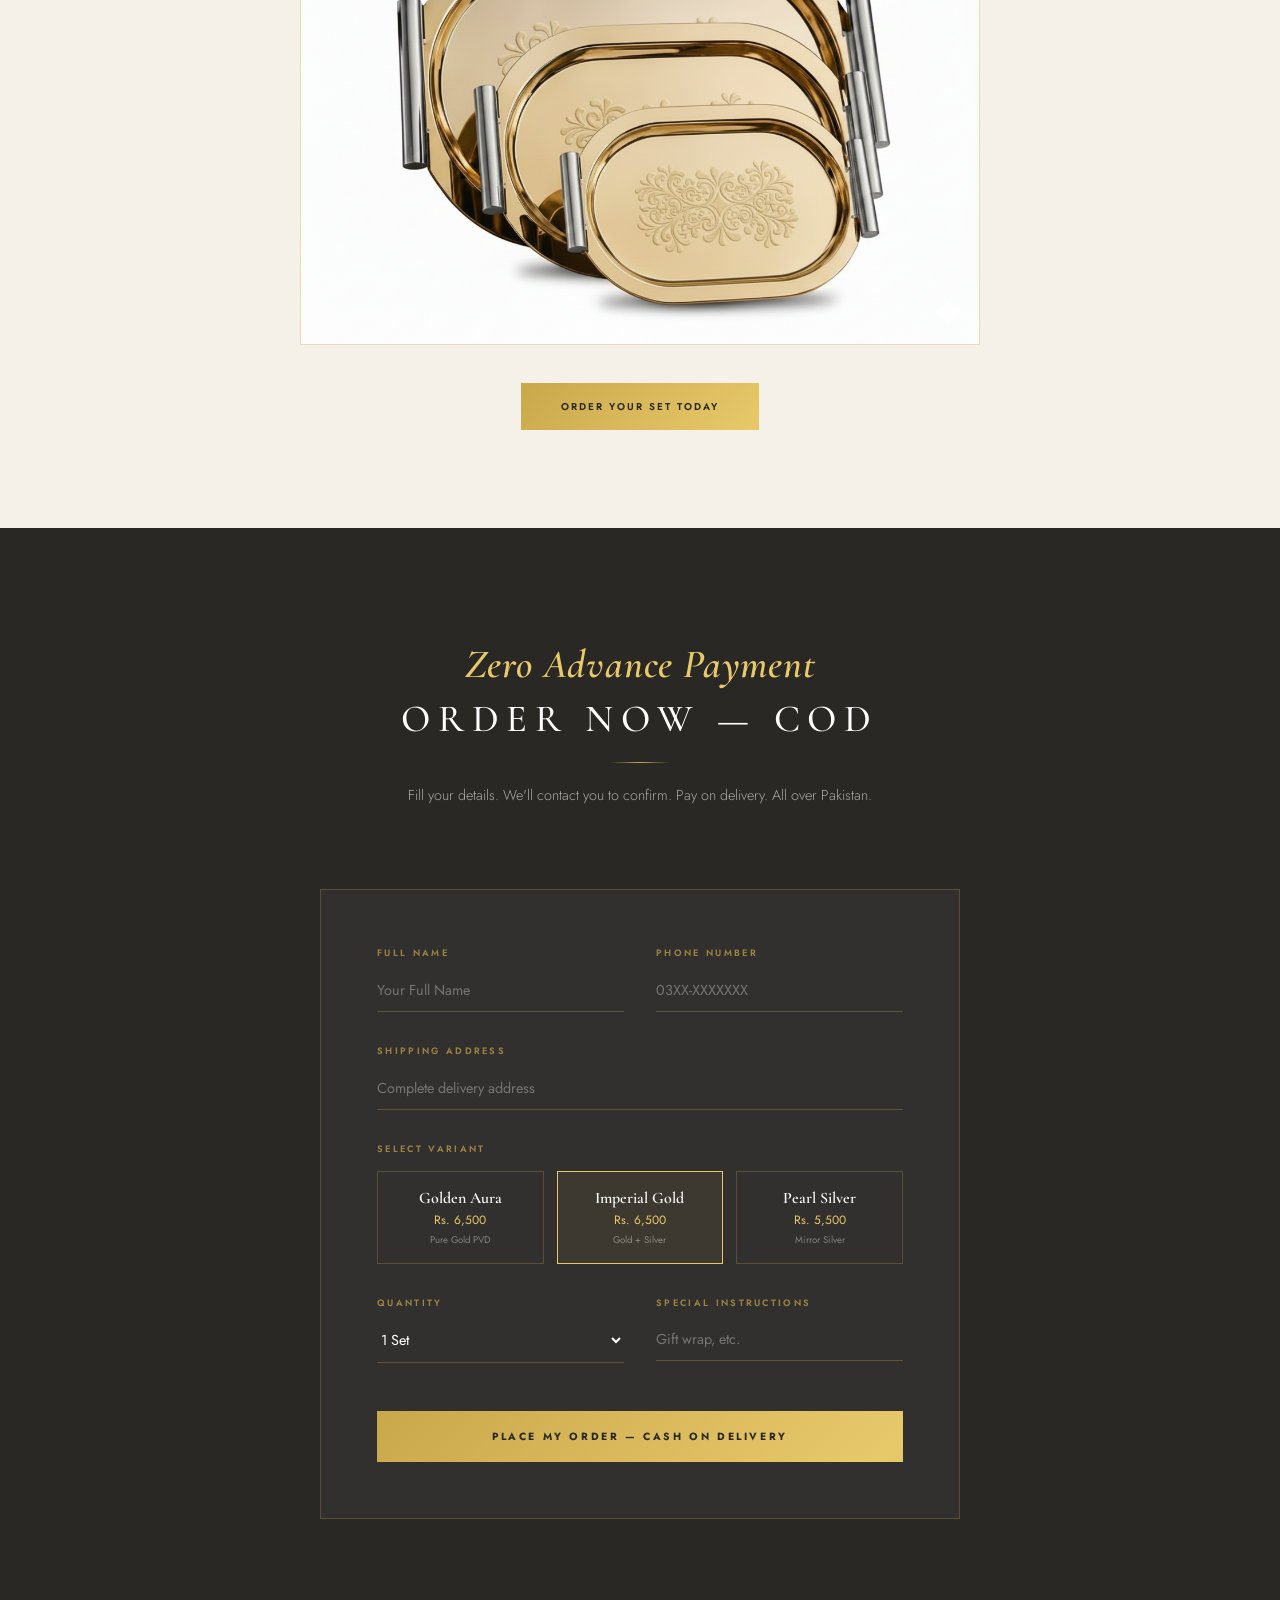
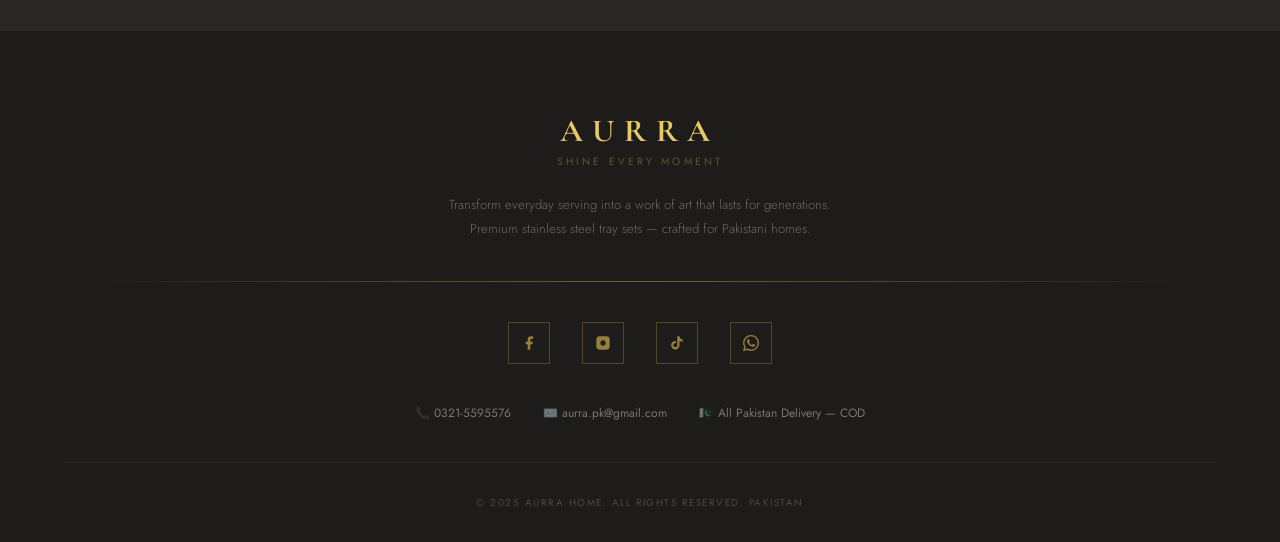
==== commit d833094e: "Add files via upload" ====
--- a/aurra2.html
+++ b/aurra2.html
@@ -258,6 +258,29 @@
       border-right: 1px solid rgba(201,168,76,0.2);
     }
 
+    /* Product Section Divider */
+    .product-divider {
+      display: flex;
+      align-items: center;
+      gap: 1rem;
+      padding: 1rem 4rem;
+      background: var(--cream);
+    }
+    .pdiv-line {
+      flex: 1;
+      height: 1px;
+      background: linear-gradient(90deg, transparent, var(--gold), transparent);
+    }
+    .pdiv-icon {
+      color: var(--gold);
+      font-size: 0.8rem;
+      letter-spacing: 0.5em;
+      flex-shrink: 0;
+    }
+    @media (max-width: 768px) {
+      .product-divider { padding: 0.5rem 1.25rem; }
+    }
+
     .prod-tag {
       font-size: 0.58rem; letter-spacing: 0.3em; text-transform: uppercase;
       color: var(--gold); font-weight: 600; margin-bottom: 1rem;
@@ -733,6 +756,13 @@
     </div>
   </div>
 
+  <!-- Divider 1 -->
+  <div class="product-divider fade-in">
+    <div class="pdiv-line"></div>
+    <div class="pdiv-icon">✦</div>
+    <div class="pdiv-line"></div>
+  </div>
+
   <!-- Pearl Silver -->
   <div class="product-row reverse fade-in">
     <div class="product-img-side">
@@ -753,6 +783,13 @@
       </ul>
       <a href="#order" class="btn-primary order-btn" data-variant="v3" style="align-self:flex-start;" onclick="selectVariant('v3')">Order Now — COD</a>
     </div>
+  </div>
+
+  <!-- Divider 2 -->
+  <div class="product-divider fade-in">
+    <div class="pdiv-line"></div>
+    <div class="pdiv-icon">✦</div>
+    <div class="pdiv-line"></div>
   </div>
 
   <!-- Imperial Gold -->
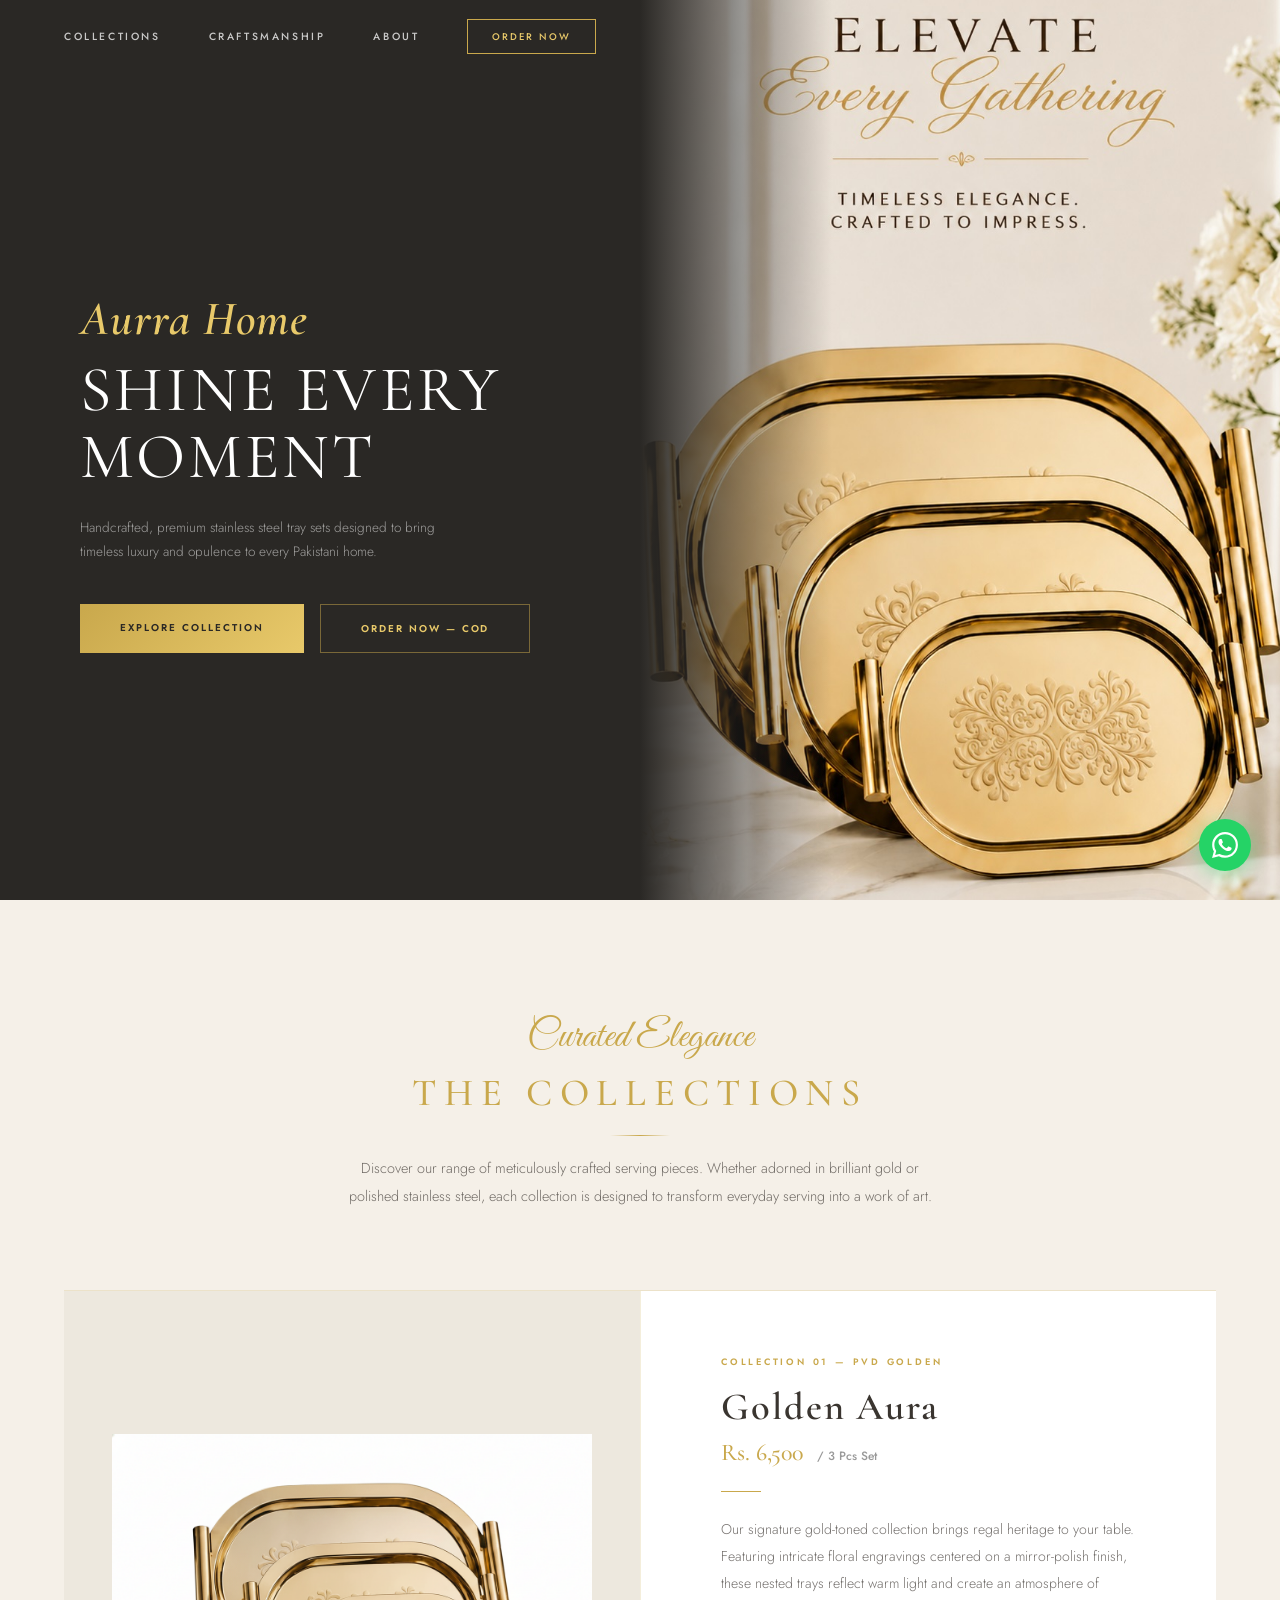
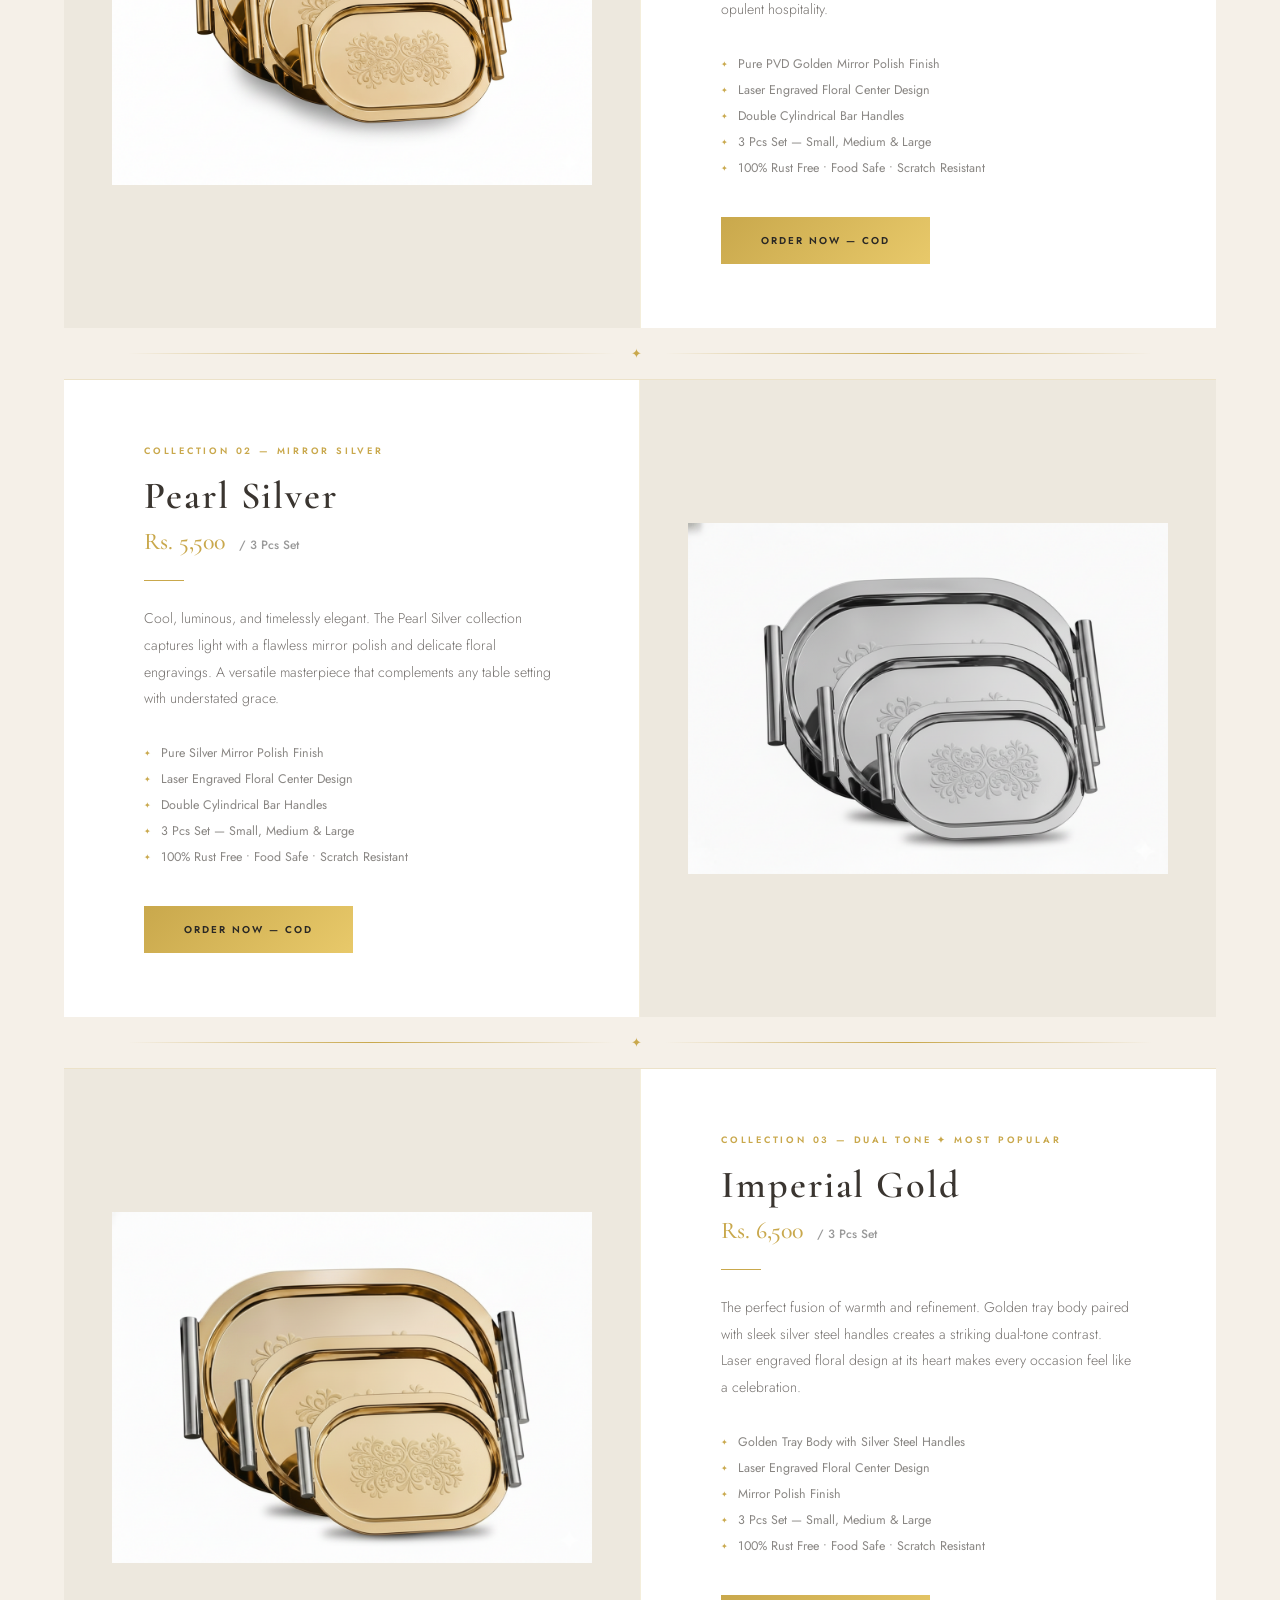
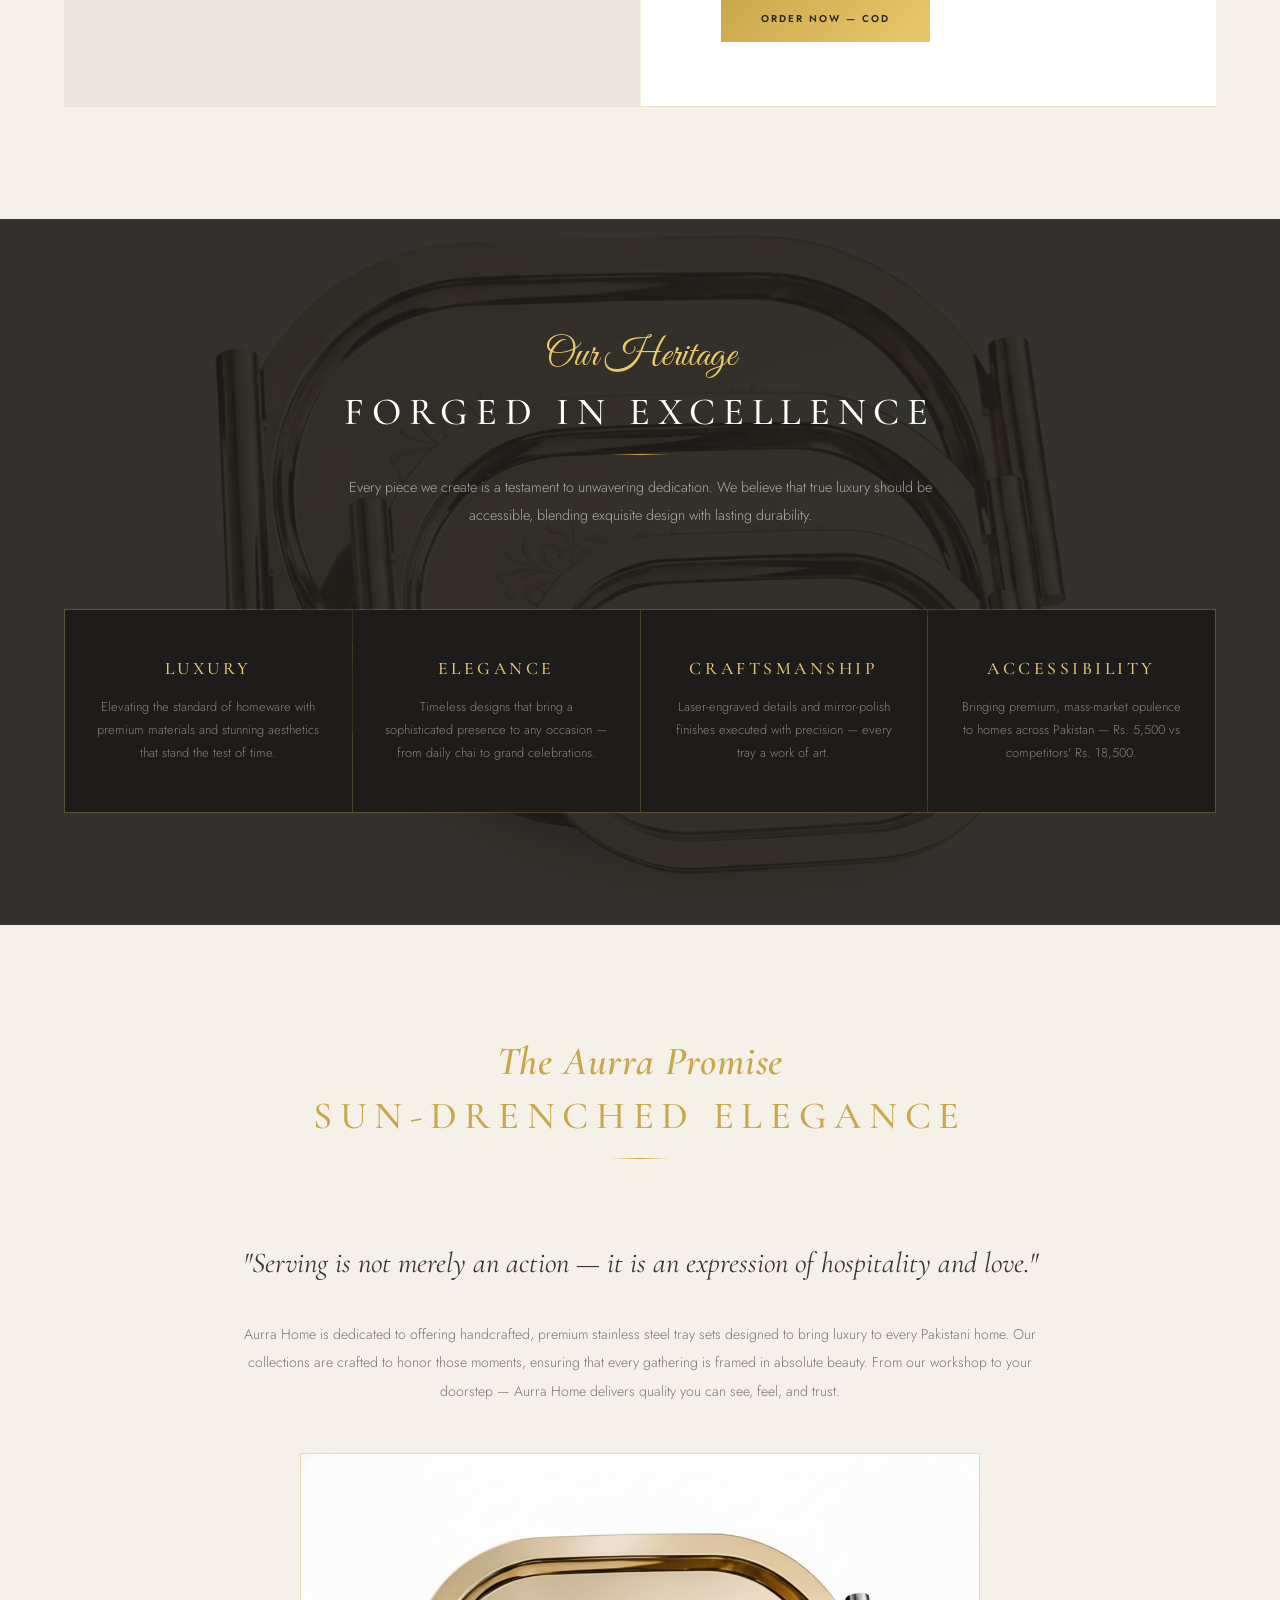
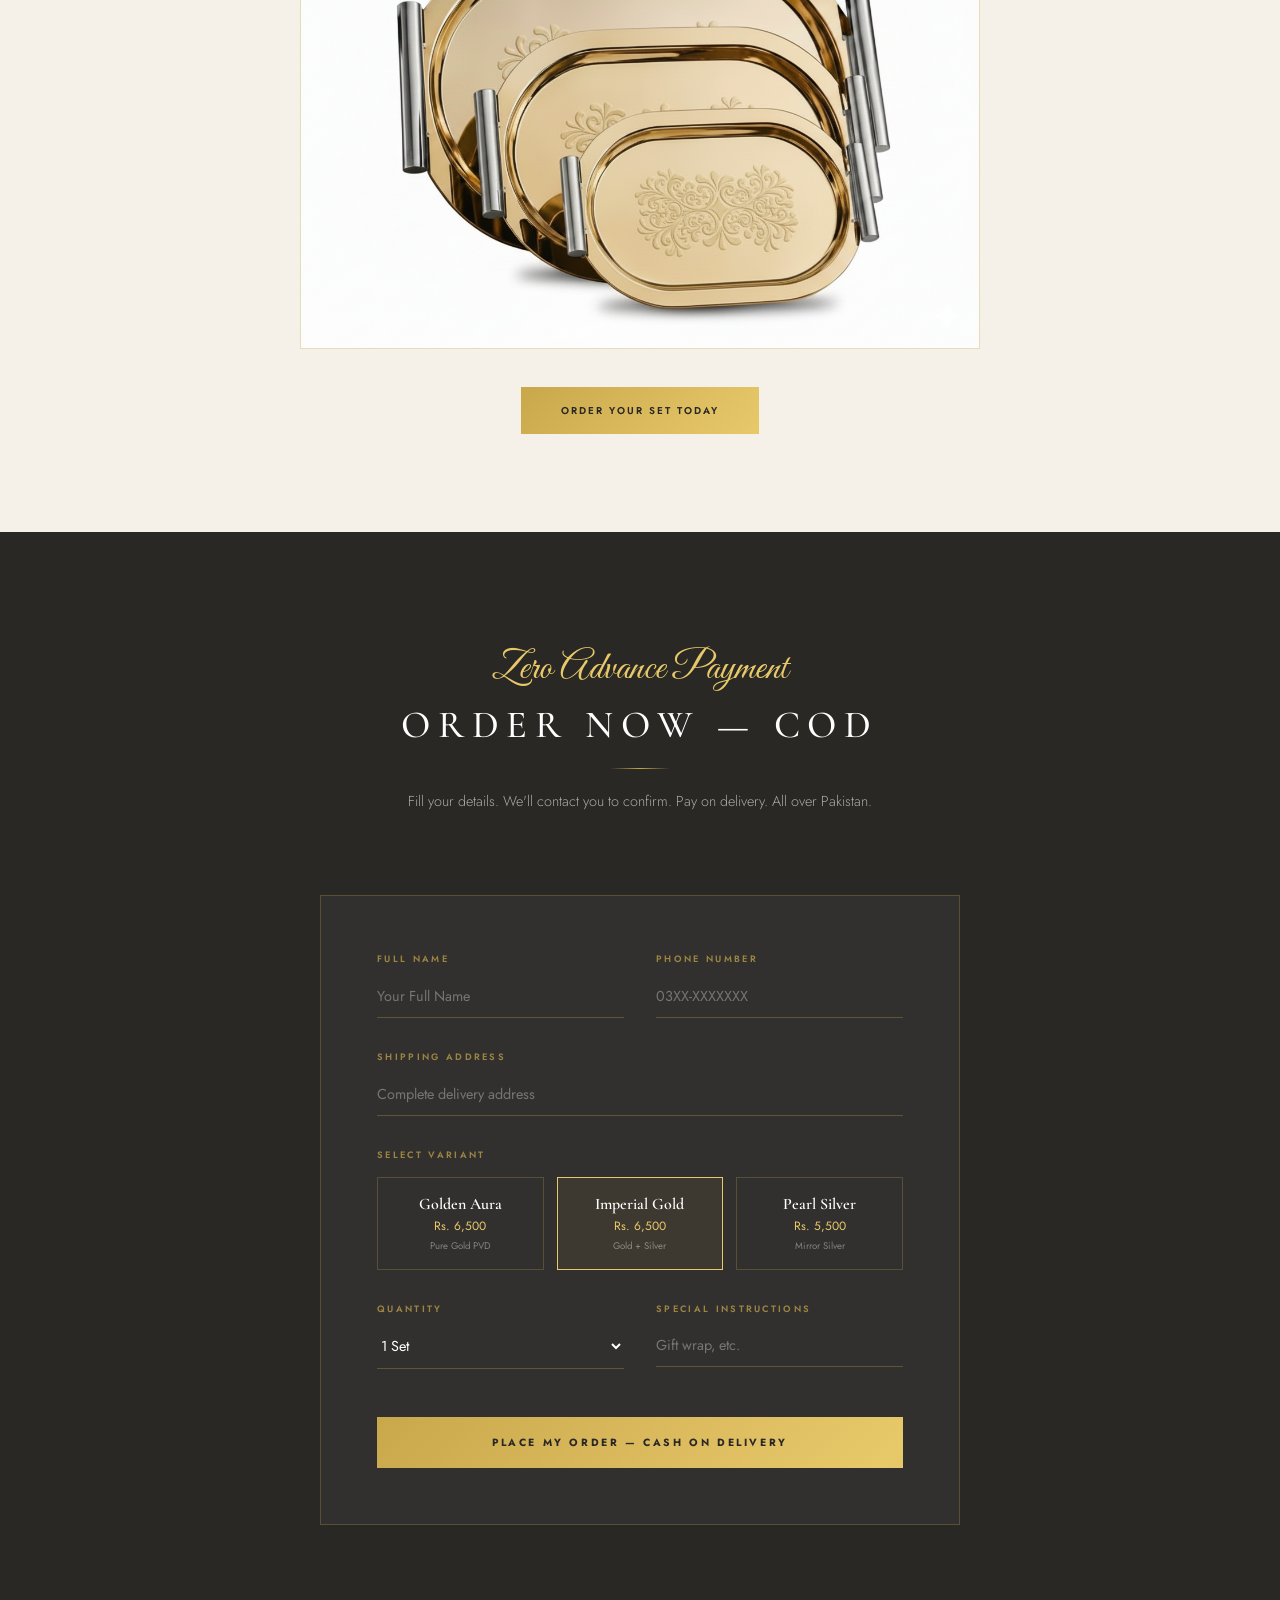
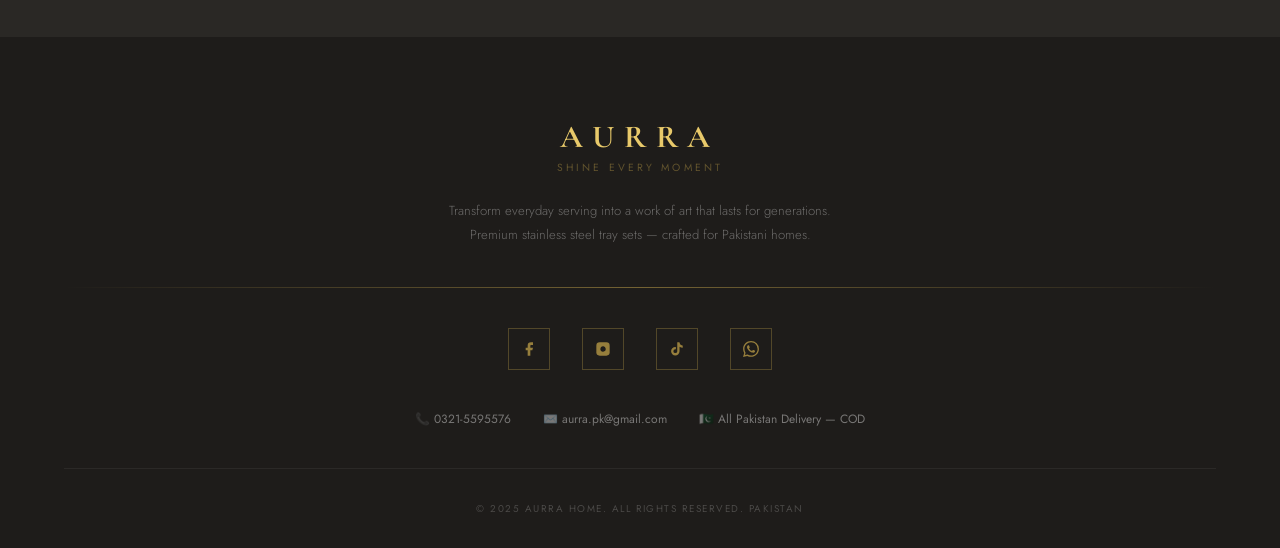
==== commit ef848f41: "Add files via upload" ====
--- a/aurra2.html
+++ b/aurra2.html
@@ -133,6 +133,13 @@
       letter-spacing: 0.02em;
     }
     .sec-script {
+      font-family: 'Great Vibes', cursive;
+      font-size: 2.5rem;
+      color: var(--gold);
+      display: block;
+      margin-bottom: 0.5rem;
+    }
+    .about-script {
       font-family: 'Cormorant Garamond', serif;
       font-size: 2.5rem;
       font-weight: 600;
@@ -847,7 +854,7 @@
 <section id="about">
   <div class="about-inner">
     <div class="sec-head fade-in">
-      <span class="sec-script">The Aurra Promise</span>
+      <span class="about-script">The Aurra Promise</span>
       <h2 class="sec-title">Sun-Drenched Elegance</h2>
       <div class="gold-line"></div>
     </div>
